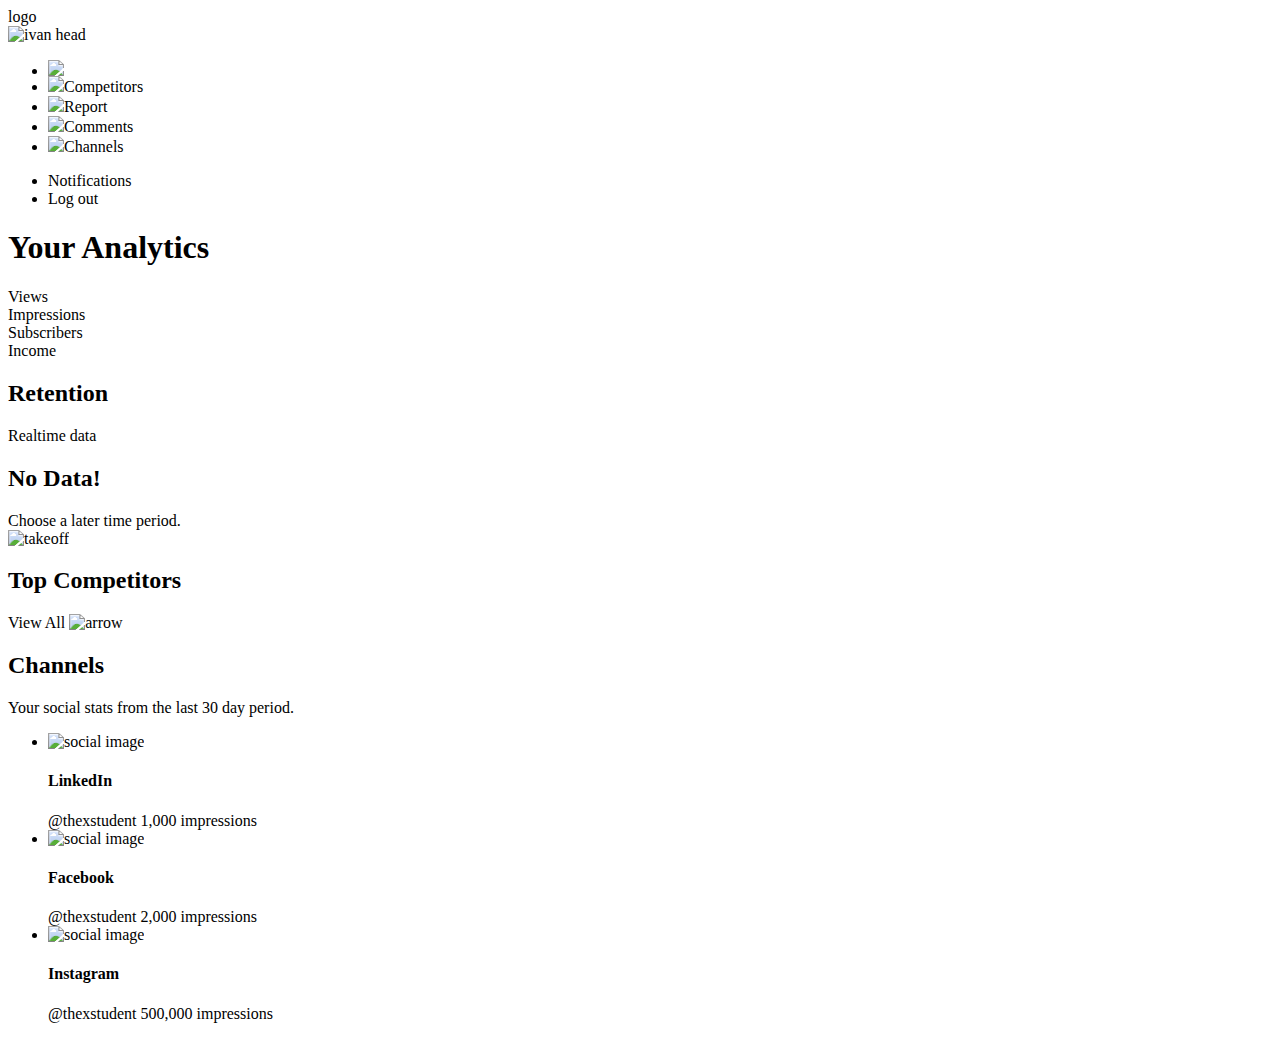
==== Analytics/index.html @ 7b842996 "seven" ====
<html lang="en">
  <head>
    <meta charset="UTF-8" />
    <meta name="viewport" content="width=device-width, initial-scale=1.0" />
    <title>Analytics</title>
  </head>
  <body>
    <div class="mainBody">
      <section class="navigation">
        <div class="container">
          <div class="logo">logo</div>
          <div class="topNav">
            <div class="profilepic">
              <img src="" alt="ivan head" />
            </div>
            <div class="profileDetails"></div>
          </div>
          <div class="middleNav">
            <ul>
              <li>
                <span><img src="#" /></span>
                <div class=""></div>
              </li>
              <li>
                <span><img src="#" />Competitors</span>
                <div class=""></div>
              </li>
              <li>
                <span><img src="#" />Report</span>
                <div class=""></div>
              </li>
              <li>
                <span><img src="#" />Comments</span>
                <div class=""></div>
              </li>
              <li>
                <span><img src="#" />Channels</span>
                <div class=""></div>
              </li>
            </ul>
          </div>
          <div class="bottomNav">
            <ul>
              <li><span>Notifications</span></li>
              <li><span>Log out</span></li>
            </ul>
          </div>
        </div>
      </section>

      <section class="dashboard">
        <div class="container">
          <div class="titleBlock">
            <h1>Your Analytics</h1>
          </div>

          <div class="statBlock">
            <div class="block">Views</div>
            <div class="block">Impressions</div>
            <div class="block">Subscribers</div>
            <div class="block">Income</div>
          </div>

          <div class="extraDataBlock">
            <section class="retention">
                <div class="head">
                    <h2>Retention</h1>
                    <span>Realtime data</span>
                    <div class="timeperiod"></div>
                </div>
                <div class="megan">
                    <div class="left">
                        <h2>No Data!</h2>
                        <span>Choose a later time period.</span>
                    </div>
                    <div class="right">
                        <img src="" alt="takeoff">
                    </div>
                </div>
            </section>
            <section class="Competitors">
                <h2>Top Competitors</h2>
                <span class="hollow">View All <img src="" alt="arrow"></span>
            </section>
          </div>

          <div class="socialStatsBlock">
            <div class="doubleC">
                <h2>Channels</h2>
                <span>Your social stats from the last 30 day period.</span>
            </div>
            <div class="themstats">
                <ul>
                    <li>
                        <div class="card">
                            <img src="" alt="social image">
                            <h4>LinkedIn</h4>
                            <span class="hollow">@thexstudent</span>
                            <span class="figure">1,000</span>
                            <span class="tiny">impressions</span>
                        </div>
                    </li>
                    <li>
                        <div class="card">
                            <img src="" alt="social image">
                            <h4>Facebook</h4>
                            <span class="hollow">@thexstudent</span>
                            <span class="figure">2,000</span>
                            <span class="tiny">impressions</span>
                        </div>
                    </li>                    <li>
                        <div class="card">
                            <img src="" alt="social image">
                            <h4>Instagram</h4>
                            <span class="hollow">@thexstudent</span>
                            <span class="figure">500,000</span>
                            <span class="tiny">impressions</span>
                        </div>
                    </li>
                </ul>
            </div>
          </div>
        </div>
      </section>
    </div>
  </body>
</html>
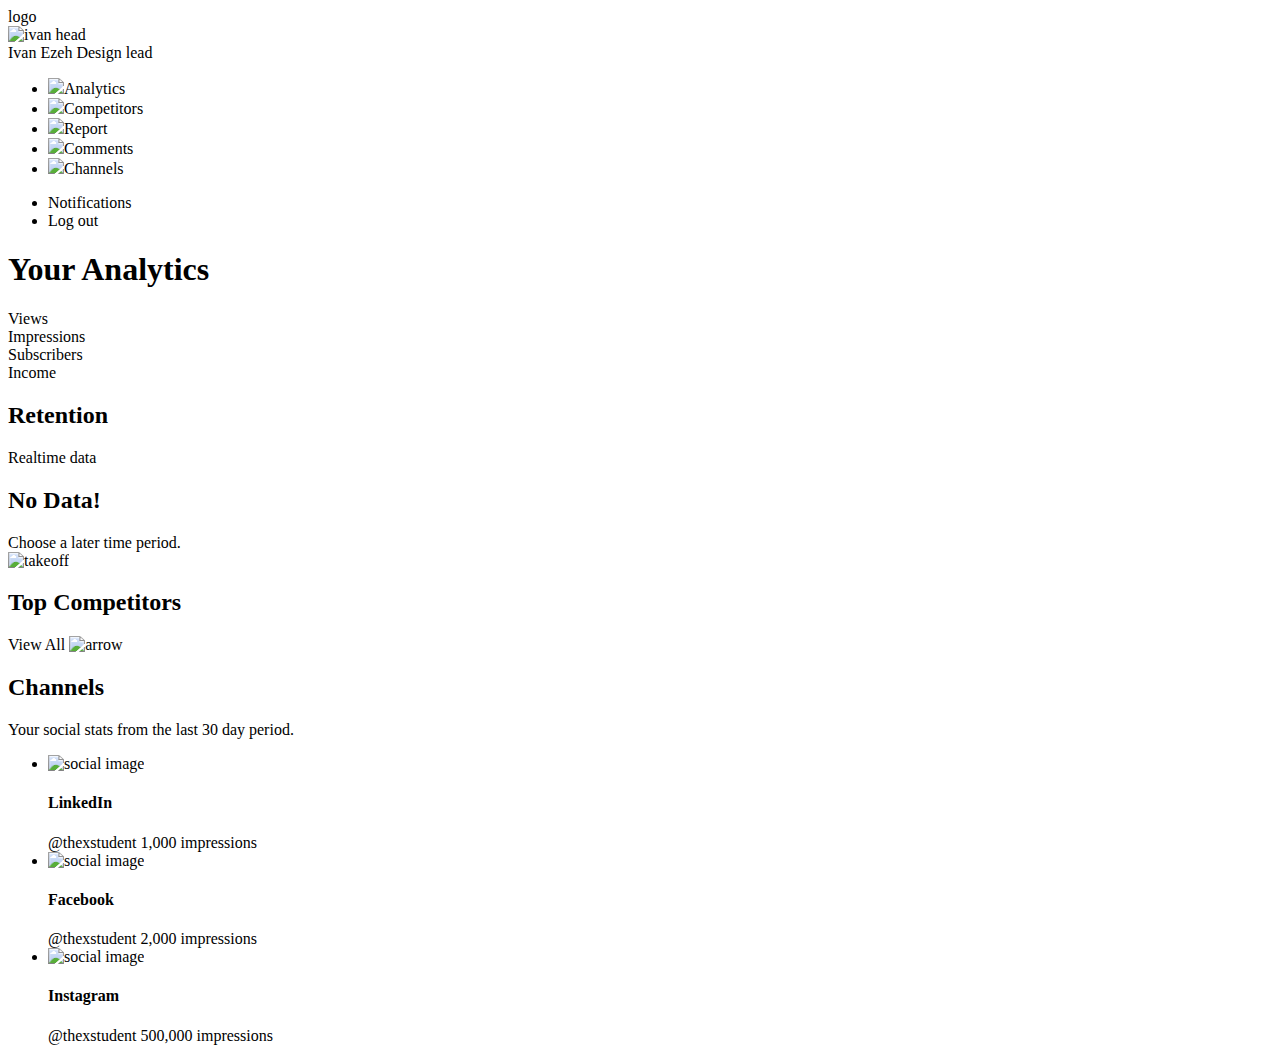
==== commit a08186d3: "1" ====
--- a/Analytics/index.html
+++ b/Analytics/index.html
@@ -3,6 +3,7 @@
     <meta charset="UTF-8" />
     <meta name="viewport" content="width=device-width, initial-scale=1.0" />
     <title>Analytics</title>
+    <link rel="stylesheet" href="stylish/index.css">
   </head>
   <body>
     <div class="mainBody">
@@ -11,14 +12,18 @@
           <div class="logo">logo</div>
           <div class="topNav">
             <div class="profilepic">
-              <img src="" alt="ivan head" />
+              <img class="ivanface" src="./resources/img/Ivan Face.jpeg" alt="ivan head" />
             </div>
-            <div class="profileDetails"></div>
+            <div class="profileDetails">
+              <span class="Name">Ivan Ezeh</span>
+              <span class="Role">Design lead</span>
+
+            </div>
           </div>
           <div class="middleNav">
             <ul>
               <li>
-                <span><img src="#" /></span>
+                <span><img src="#" />Analytics</span>
                 <div class=""></div>
               </li>
               <li>
@@ -41,8 +46,8 @@
           </div>
           <div class="bottomNav">
             <ul>
-              <li><span>Notifications</span></li>
-              <li><span>Log out</span></li>
+              <li><span><img src=""/>Notifications</span></li>
+              <li><span><img src=""/>Log out</span></li>
             </ul>
           </div>
         </div>
--- a/Analytics/stylish/index.css
+++ b/Analytics/stylish/index.css
@@ -0,0 +1 @@
+/*# sourceMappingURL=index.css.map */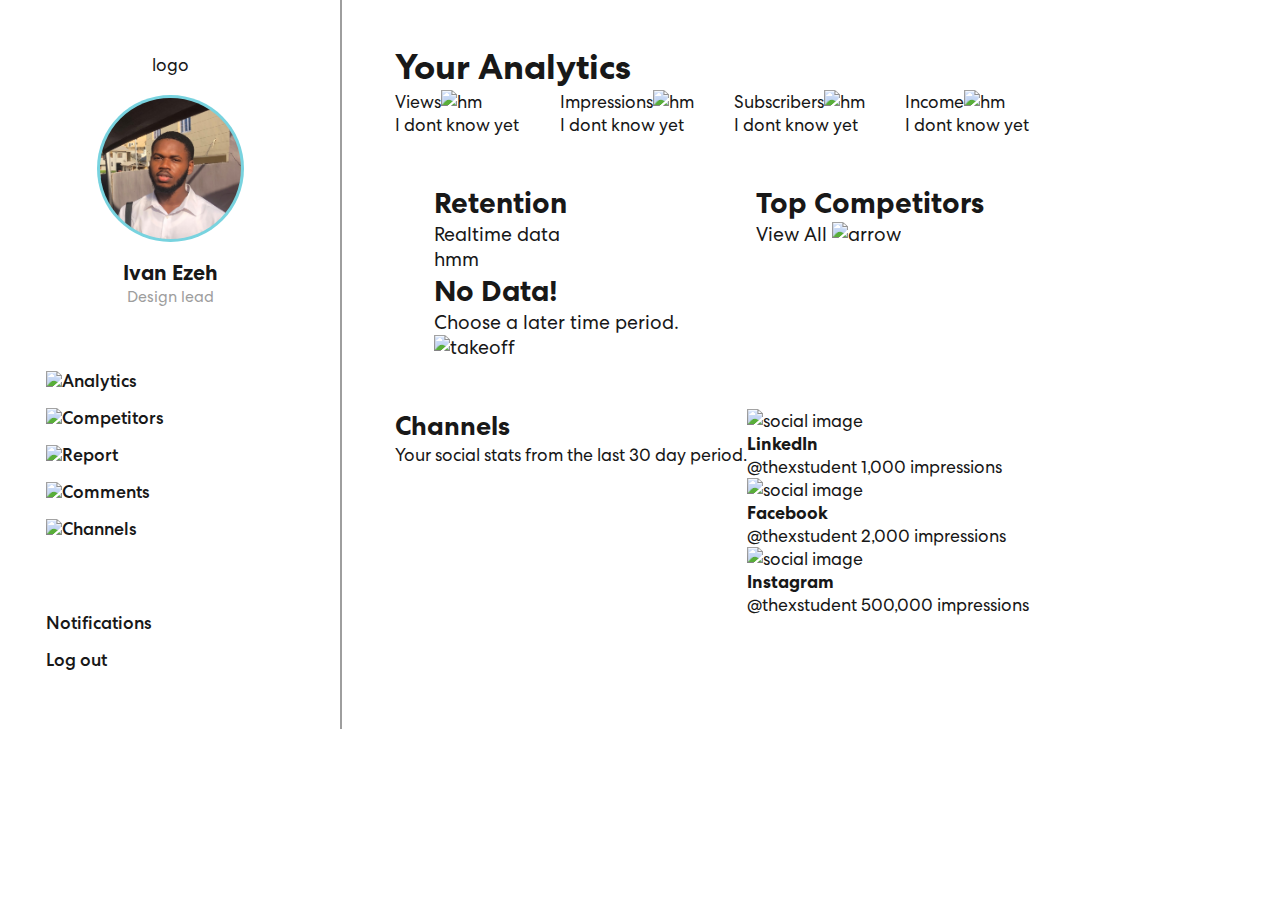
==== commit 9ef949b8: "1" ====
--- a/Analytics/index.html
+++ b/Analytics/index.html
@@ -3,7 +3,7 @@
     <meta charset="UTF-8" />
     <meta name="viewport" content="width=device-width, initial-scale=1.0" />
     <title>Analytics</title>
-    <link rel="stylesheet" href="stylish/index.css">
+    <link rel="stylesheet" href="stylish/index.css" />
   </head>
   <body>
     <div class="mainBody">
@@ -12,12 +12,15 @@
           <div class="logo">logo</div>
           <div class="topNav">
             <div class="profilepic">
-              <img class="ivanface" src="./resources/img/Ivan Face.jpeg" alt="ivan head" />
+              <img
+                class="ivanface"
+                src="./resources/img/Ivan Face.jpeg"
+                alt="ivan head"
+              />
             </div>
             <div class="profileDetails">
               <span class="Name">Ivan Ezeh</span>
               <span class="Role">Design lead</span>
-
             </div>
           </div>
           <div class="middleNav">
@@ -46,8 +49,12 @@
           </div>
           <div class="bottomNav">
             <ul>
-              <li><span><img src=""/>Notifications</span></li>
-              <li><span><img src=""/>Log out</span></li>
+              <li>
+                <span><img src="" />Notifications</span>
+              </li>
+              <li>
+                <span><img src="" />Log out</span>
+              </li>
             </ul>
           </div>
         </div>
@@ -58,71 +65,86 @@
           <div class="titleBlock">
             <h1>Your Analytics</h1>
           </div>
-
-          <div class="statBlock">
-            <div class="block">Views</div>
-            <div class="block">Impressions</div>
-            <div class="block">Subscribers</div>
-            <div class="block">Income</div>
-          </div>
-
-          <div class="extraDataBlock">
-            <section class="retention">
+          
+          <div class="contain">
+            <div class="statBlock">
+              <div class="block">
+                <div class="ho"><span>Views</span><img src="" alt="hm"/></div>
+                <div class="hm">I dont know yet</div>
+              </div>
+              <div class="block">
+                <div class="ho"><span>Impressions</span><img src="" alt="hm"/></div>
+                <div class="hm">I dont know yet</div>
+              </div>
+              <div class="block">
+                <div class="ho"><span>Subscribers</span><img src="" alt="hm"/></div>
+                <div class="hm">I dont know yet</div>
+              </div>
+              <div class="block">
+                <div class="ho"><span>Income</span><img src="" alt="hm"/></div>
+                <div class="hm">I dont know yet</div>
+              </div>
+            </div>
+  
+            <div class="extraDataBlock">
+              <section class="retention">
                 <div class="head">
-                    <h2>Retention</h1>
-                    <span>Realtime data</span>
-                    <div class="timeperiod"></div>
+                  <h2>Retention</h2>
+                  <span>Realtime data</span>
+                  <div class="timeperiod">hmm</div>
                 </div>
                 <div class="megan">
-                    <div class="left">
-                        <h2>No Data!</h2>
-                        <span>Choose a later time period.</span>
-                    </div>
-                    <div class="right">
-                        <img src="" alt="takeoff">
-                    </div>
+                  <div class="left">
+                    <h2>No Data!</h2>
+                    <span>Choose a later time period.</span>
+                  </div>
+                  <div class="right">
+                    <img src="" alt="takeoff" />
+                  </div>
                 </div>
-            </section>
-            <section class="Competitors">
-                <h2>Top Competitors</h2>
-                <span class="hollow">View All <img src="" alt="arrow"></span>
-            </section>
-          </div>
-
-          <div class="socialStatsBlock">
-            <div class="doubleC">
+              </section>
+              <section class="Competitors">
+                <h2 class="Top">Top Competitors</h2>
+                <span class="hollow">View All <img src="" alt="arrow" /></span>
+              </section>
+            </div>
+  
+            <div class="socialStatsBlock">
+              <div class="doubleC">
                 <h2>Channels</h2>
                 <span>Your social stats from the last 30 day period.</span>
-            </div>
-            <div class="themstats">
+              </div>
+              <div class="themstats">
                 <ul>
-                    <li>
-                        <div class="card">
-                            <img src="" alt="social image">
-                            <h4>LinkedIn</h4>
-                            <span class="hollow">@thexstudent</span>
-                            <span class="figure">1,000</span>
-                            <span class="tiny">impressions</span>
-                        </div>
-                    </li>
-                    <li>
-                        <div class="card">
-                            <img src="" alt="social image">
-                            <h4>Facebook</h4>
-                            <span class="hollow">@thexstudent</span>
-                            <span class="figure">2,000</span>
-                            <span class="tiny">impressions</span>
-                        </div>
-                    </li>                    <li>
-                        <div class="card">
-                            <img src="" alt="social image">
-                            <h4>Instagram</h4>
-                            <span class="hollow">@thexstudent</span>
-                            <span class="figure">500,000</span>
-                            <span class="tiny">impressions</span>
-                        </div>
-                    </li>
+                  <li>
+                    <div class="card">
+                      <img src="" alt="social image" />
+                      <h4>LinkedIn</h4>
+                      <span class="hollow">@thexstudent</span>
+                      <span class="figure">1,000</span>
+                      <span class="tiny">impressions</span>
+                    </div>
+                  </li>
+                  <li>
+                    <div class="card">
+                      <img src="" alt="social image" />
+                      <h4>Facebook</h4>
+                      <span class="hollow">@thexstudent</span>
+                      <span class="figure">2,000</span>
+                      <span class="tiny">impressions</span>
+                    </div>
+                  </li>
+                  <li>
+                    <div class="card">
+                      <img src="" alt="social image" />
+                      <h4>Instagram</h4>
+                      <span class="hollow">@thexstudent</span>
+                      <span class="figure">500,000</span>
+                      <span class="tiny">impressions</span>
+                    </div>
+                  </li>
                 </ul>
+              </div>
             </div>
           </div>
         </div>
--- a/Analytics/stylish/index.css
+++ b/Analytics/stylish/index.css
@@ -1 +1,102 @@
-/*# sourceMappingURL=index.css.map */+@font-face {
+  font-family: Centra;
+  src: url("../resources/font/CentraNo2-Bold.ttf");
+  font-weight: 700;
+}
+@font-face {
+  font-family: Centra;
+  src: url("../resources/font/CentraNo2-Medium.ttf");
+  font-weight: 500;
+}
+@font-face {
+  font-family: Centra;
+  src: url("../resources/font/CentraNo2-Book.ttf");
+  font-weight: 400;
+}
+* {
+  font-family: "Centra", sans-serif !important;
+  padding: 0;
+  margin: 0;
+  font-family: Arial, Helvetica, sans-serif;
+  z-index: 0;
+  text-decoration: none;
+  list-style: none;
+  color: #181818;
+}
+
+.mainBody {
+  display: flex;
+}
+
+section {
+  padding: 2.5em 2em;
+  font-size: 1.1em;
+}
+
+.navigation {
+  border-right: solid 2px #9e9e9e;
+  padding-left: 0;
+  padding-right: 0;
+}
+.navigation .container {
+  text-align: left;
+}
+.navigation .container .topNav, .navigation .container .logo {
+  text-align: center;
+  padding: 0.5em 5.5em;
+}
+.navigation .container .topNav {
+  margin: 2em 0;
+  margin-top: 1.5;
+}
+.navigation .container .topNav .profilepic {
+  margin-bottom: 1em;
+  padding: 3px;
+  background-color: rgb(120, 211, 223);
+  border-radius: 50%;
+}
+.navigation .container .topNav .profilepic .ivanface {
+  width: 8em;
+  border-radius: 50%;
+}
+.navigation .container .topNav .profileDetails span {
+  display: block;
+}
+.navigation .container .topNav .profileDetails .Name {
+  font-weight: 700;
+  font-size: 1.2em;
+}
+.navigation .container .topNav .profileDetails .Role {
+  color: #9e9e9e;
+  font-size: 0.9em;
+}
+.navigation .container .middleNav {
+  font-weight: 500;
+  margin-top: 3em;
+  padding-left: 2.6em;
+  margin-bottom: 4em;
+}
+.navigation .container .middleNav ul li {
+  margin: 0.8em 0;
+}
+.navigation .container .bottomNav {
+  font-weight: 500;
+  padding-left: 2.6em;
+}
+.navigation .container .bottomNav ul li {
+  margin: 0.8em 0;
+}
+
+.dashboard .container {
+  padding: 0 1em;
+}
+.dashboard .container .statBlock {
+  display: flex;
+  justify-content: space-between;
+}
+.dashboard .container .extraDataBlock {
+  display: flex;
+}
+.dashboard .container .socialStatsBlock {
+  display: flex;
+}/*# sourceMappingURL=index.css.map */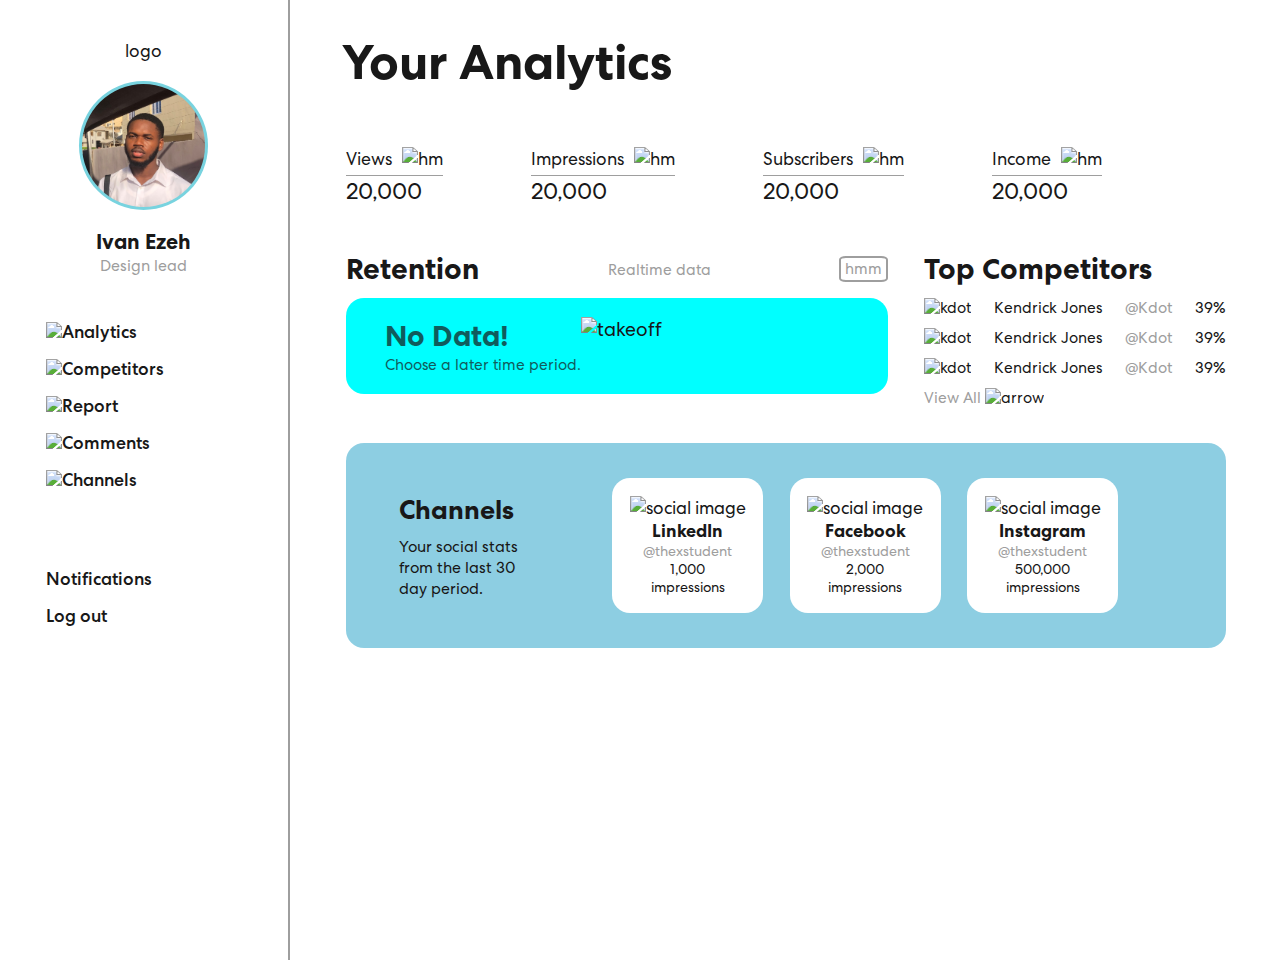
==== commit 136eed89: "poop" ====
--- a/Analytics/index.html
+++ b/Analytics/index.html
@@ -70,19 +70,19 @@
             <div class="statBlock">
               <div class="block">
                 <div class="ho"><span>Views</span><img src="" alt="hm"/></div>
-                <div class="hm">I dont know yet</div>
+                <div class="hm">20,000</div>
               </div>
               <div class="block">
                 <div class="ho"><span>Impressions</span><img src="" alt="hm"/></div>
-                <div class="hm">I dont know yet</div>
+                <div class="hm">20,000</div>
               </div>
               <div class="block">
                 <div class="ho"><span>Subscribers</span><img src="" alt="hm"/></div>
-                <div class="hm">I dont know yet</div>
+                <div class="hm">20,000</div>
               </div>
               <div class="block">
                 <div class="ho"><span>Income</span><img src="" alt="hm"/></div>
-                <div class="hm">I dont know yet</div>
+                <div class="hm">20,000</div>
               </div>
             </div>
   
@@ -105,7 +105,27 @@
               </section>
               <section class="Competitors">
                 <h2 class="Top">Top Competitors</h2>
-                <span class="hollow">View All <img src="" alt="arrow" /></span>
+                <ul class="competi">
+                  <li>
+                    <img src="" alt="kdot">
+                    <span class="bold">Kendrick Jones</span>
+                    <span class="hollow">@Kdot</span>
+                    <span class="bold">39%</span>                  
+                  </li>
+                  <li>
+                    <img src="" alt="kdot">
+                    <span class="bold">Kendrick Jones</span>
+                    <span class="hollow">@Kdot</span>
+                    <span class="bold">39%</span>                  
+                  </li>
+                  <li>
+                    <img src="" alt="kdot">
+                    <span class="bold">Kendrick Jones</span>
+                    <span class="hollow">@Kdot</span>
+                    <span class="bold">39%</span>                  
+                  </li>
+                </ul>
+                <span class="hollo hollow" >View All <img src="" alt="arrow" /></span>
               </section>
             </div>
   
--- a/Analytics/stylish/index.css
+++ b/Analytics/stylish/index.css
@@ -24,16 +24,23 @@
   color: #181818;
 }
 
+body {
+  height: 100%;
+}
+
 .mainBody {
   display: flex;
+  height: 100%;
+  width: 100%;
 }
 
 section {
-  padding: 2.5em 2em;
+  padding: 1.7em 2em;
   font-size: 1.1em;
 }
 
 .navigation {
+  height: 100%;
   border-right: solid 2px #9e9e9e;
   padding-left: 0;
   padding-right: 0;
@@ -41,9 +48,10 @@
 .navigation .container {
   text-align: left;
 }
-.navigation .container .topNav, .navigation .container .logo {
+.navigation .container .topNav,
+.navigation .container .logo {
   text-align: center;
-  padding: 0.5em 5.5em;
+  padding: 0.5em 4.5em;
 }
 .navigation .container .topNav {
   margin: 2em 0;
@@ -56,7 +64,7 @@
   border-radius: 50%;
 }
 .navigation .container .topNav .profilepic .ivanface {
-  width: 8em;
+  width: 7em;
   border-radius: 50%;
 }
 .navigation .container .topNav .profileDetails span {
@@ -71,10 +79,11 @@
   font-size: 0.9em;
 }
 .navigation .container .middleNav {
+  font-size: 1em;
   font-weight: 500;
-  margin-top: 3em;
+  margin-top: 2em;
   padding-left: 2.6em;
-  margin-bottom: 4em;
+  margin-bottom: 4.3em;
 }
 .navigation .container .middleNav ul li {
   margin: 0.8em 0;
@@ -87,16 +96,138 @@
   margin: 0.8em 0;
 }
 
+.dashboard h2 {
+  font-size: 1.5em;
+}
+.dashboard span {
+  font-size: 1em;
+}
 .dashboard .container {
   padding: 0 1em;
 }
-.dashboard .container .statBlock {
+.dashboard .container .titleBlock {
+  font-size: 1.4em;
+}
+.dashboard .container .contain {
+  padding-left: 4px;
+}
+.dashboard .container .contain section {
+  padding: 0;
+}
+.dashboard .container .contain .statBlock {
+  margin-top: 3em;
+  display: flex;
+  gap: 5em;
+}
+.dashboard .container .contain .statBlock .block .hm {
+  font-size: 1.3em;
+  height: -moz-fit-content;
+  height: fit-content;
+}
+.dashboard .container .contain .statBlock .block .ho {
   display: flex;
   justify-content: space-between;
-}
-.dashboard .container .extraDataBlock {
-  display: flex;
-}
-.dashboard .container .socialStatsBlock {
-  display: flex;
+  border-bottom: solid 1.2px #9e9e9e;
+  padding-bottom: 5px;
+  gap: 10px;
+}
+.dashboard .container .contain .extraDataBlock {
+  gap: 2em;
+  display: flex;
+  margin-top: 2.5em;
+}
+.dashboard .container .contain .extraDataBlock .retention {
+  width: -moz-fit-content;
+  width: fit-content;
+}
+.dashboard .container .contain .extraDataBlock .retention .head {
+  width: 100%;
+  display: flex;
+  justify-content: space-between;
+  align-items: baseline;
+  gap: 2em;
+}
+.dashboard .container .contain .extraDataBlock .retention .head span {
+  margin-top: 3px;
+  font-size: 0.8em;
+  color: #9e9e9e;
+  align-self: center;
+}
+.dashboard .container .contain .extraDataBlock .retention .head .timeperiod {
+  align-self: center;
+  padding: 1px 4px;
+  border-radius: 14%;
+  font-size: 0.8em;
+  color: #9e9e9e;
+  border: solid 2px #9e9e9e;
+}
+.dashboard .container .contain .extraDataBlock .retention .megan {
+  margin-top: 10px;
+  padding: 1em 2em;
+  display: flex;
+  width: 24em;
+  background-color: aqua;
+  border-radius: 18px;
+  gap: 0;
+}
+.dashboard .container .contain .extraDataBlock .retention .megan .left {
+  opacity: 0.7;
+}
+.dashboard .container .contain .extraDataBlock .retention .megan span {
+  font-size: 0.8em;
+}
+.dashboard .container .contain .extraDataBlock .Competitors .competi {
+  display: flex;
+  flex-direction: column;
+  margin: 10px 0;
+  gap: 10px;
+}
+.dashboard .container .contain .extraDataBlock .Competitors .competi li {
+  font-size: 0.8em;
+  display: flex;
+  gap: 1.5em;
+}
+.dashboard .container .contain .extraDataBlock .Competitors .hollo {
+  font-size: 0.8em;
+}
+.dashboard .container .contain .socialStatsBlock {
+  display: flex;
+  margin-top: 2em;
+  background: rgb(141, 206, 226);
+  border-radius: 18px;
+  padding: 2em 2em;
+  align-items: center;
+  gap: 5em;
+}
+.dashboard .container .contain .socialStatsBlock .doubleC {
+  margin-left: 1em;
+  max-width: -moz-min-content;
+  max-width: min-content;
+  display: flex;
+  flex-direction: column;
+  gap: 0.5em;
+}
+.dashboard .container .contain .socialStatsBlock .doubleC h2 {
+  margin-right: 10px;
+}
+.dashboard .container .contain .socialStatsBlock .doubleC span {
+  font-size: 0.9em;
+}
+.dashboard .container .contain .socialStatsBlock .themstats ul {
+  display: flex;
+  gap: 1.5em;
+}
+.dashboard .container .contain .socialStatsBlock .themstats ul li {
+  background: white;
+  border-radius: 18px;
+  text-align: center;
+  padding: 1em 1em;
+}
+.dashboard .container .contain .socialStatsBlock .themstats ul li span {
+  font-size: 0.8em;
+  display: block;
+}
+
+.hollow {
+  color: #9e9e9e;
 }/*# sourceMappingURL=index.css.map */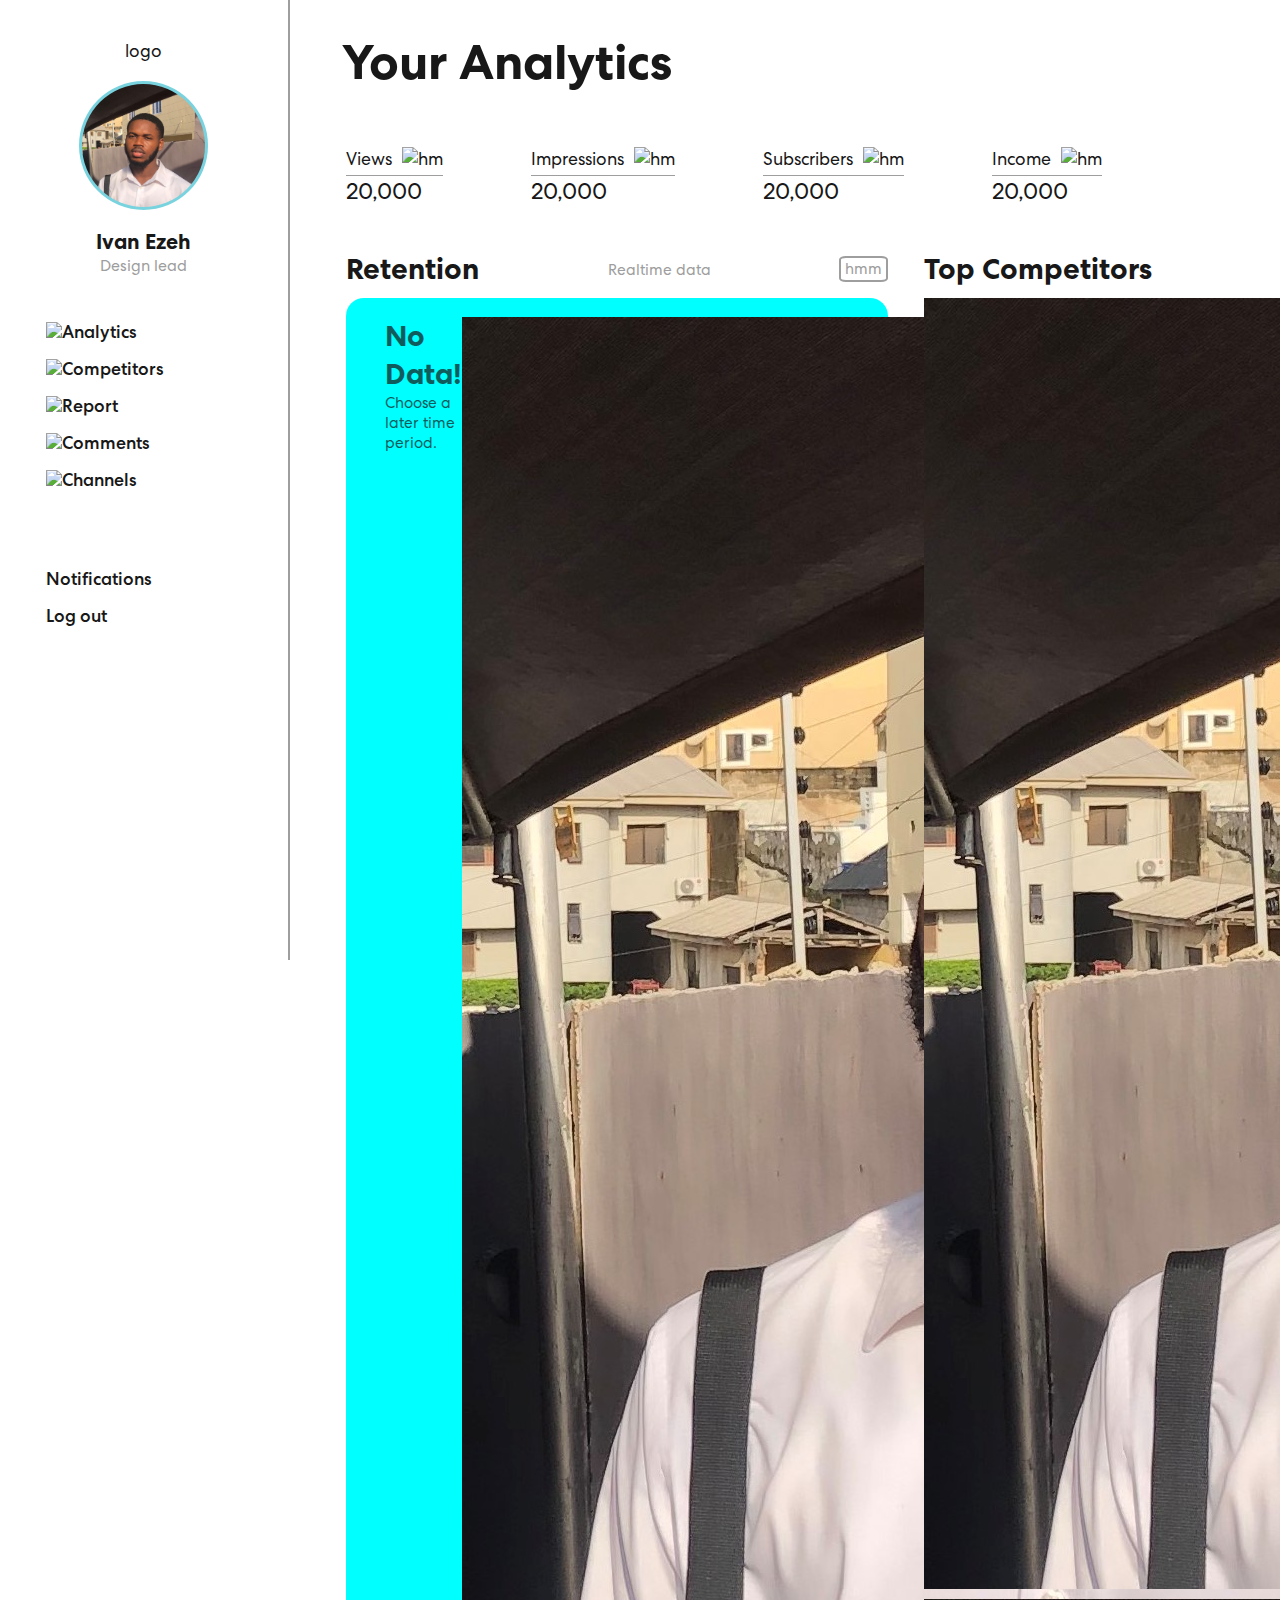
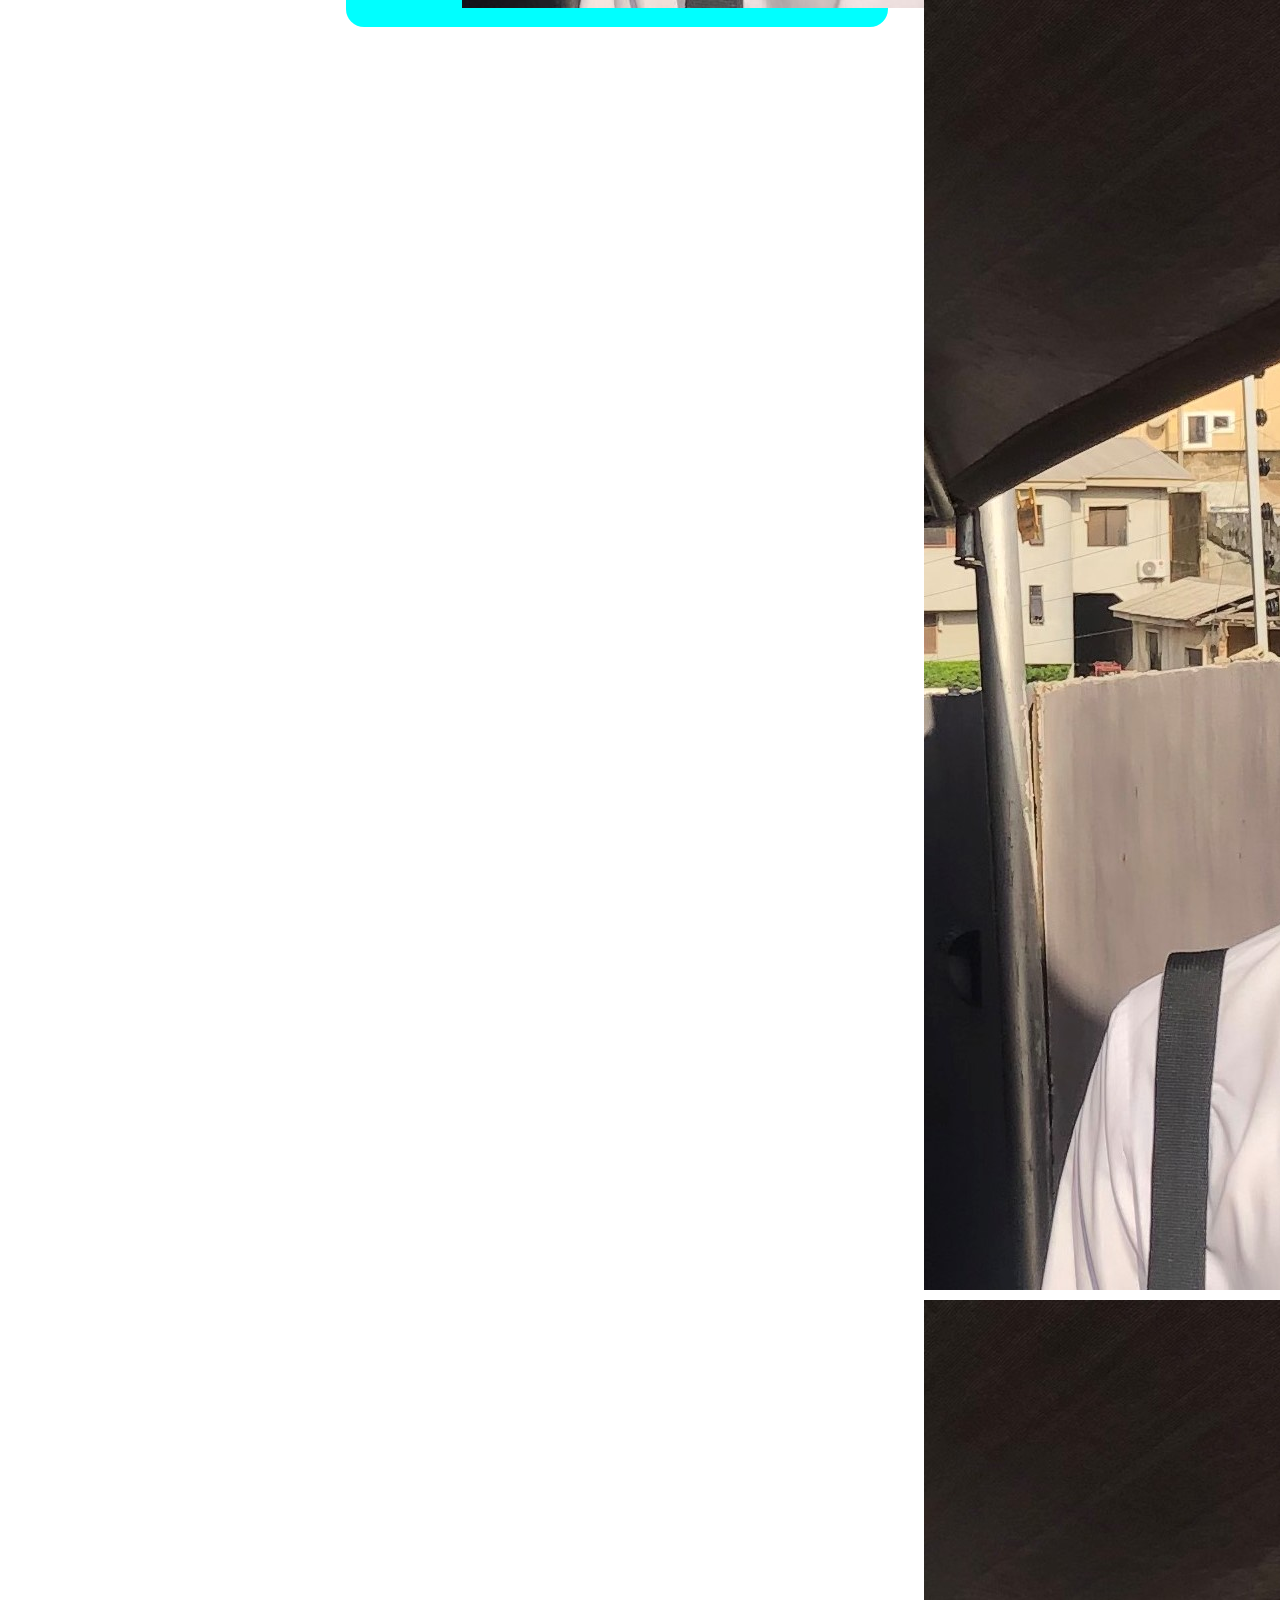
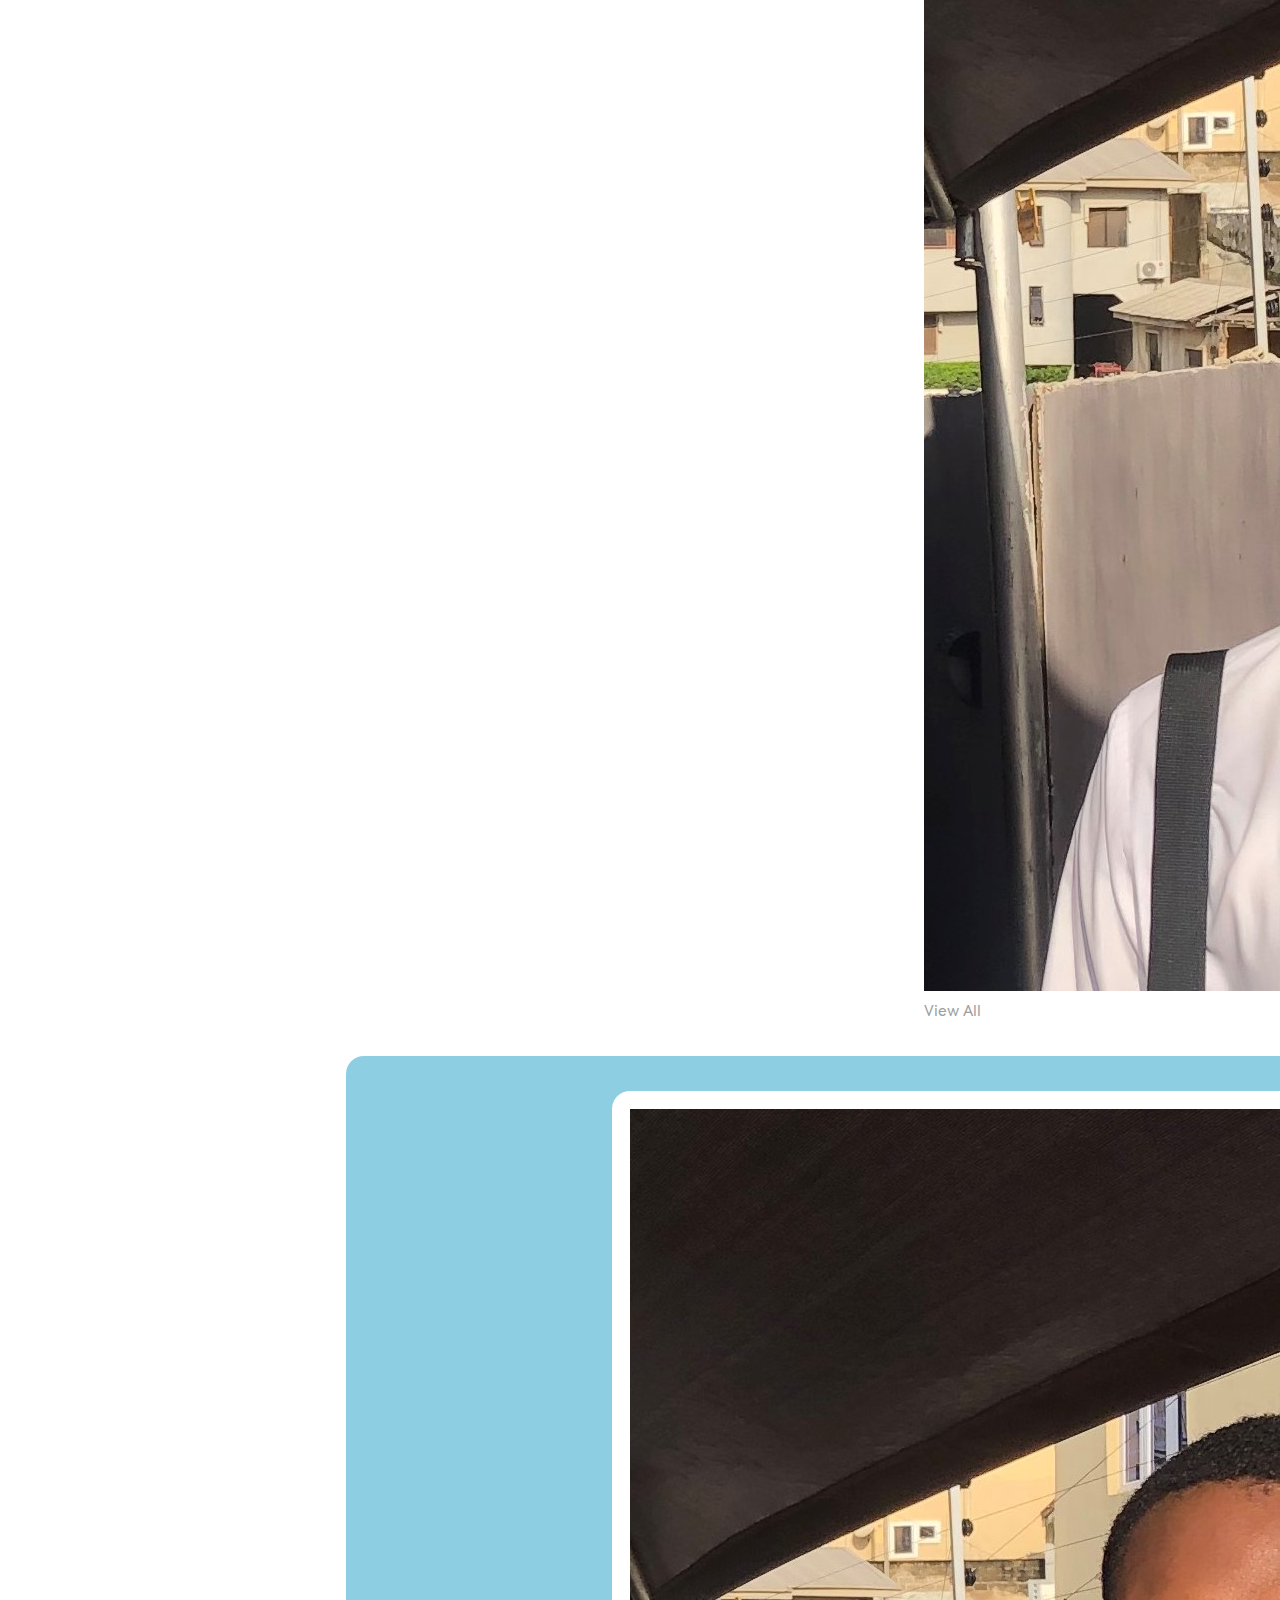
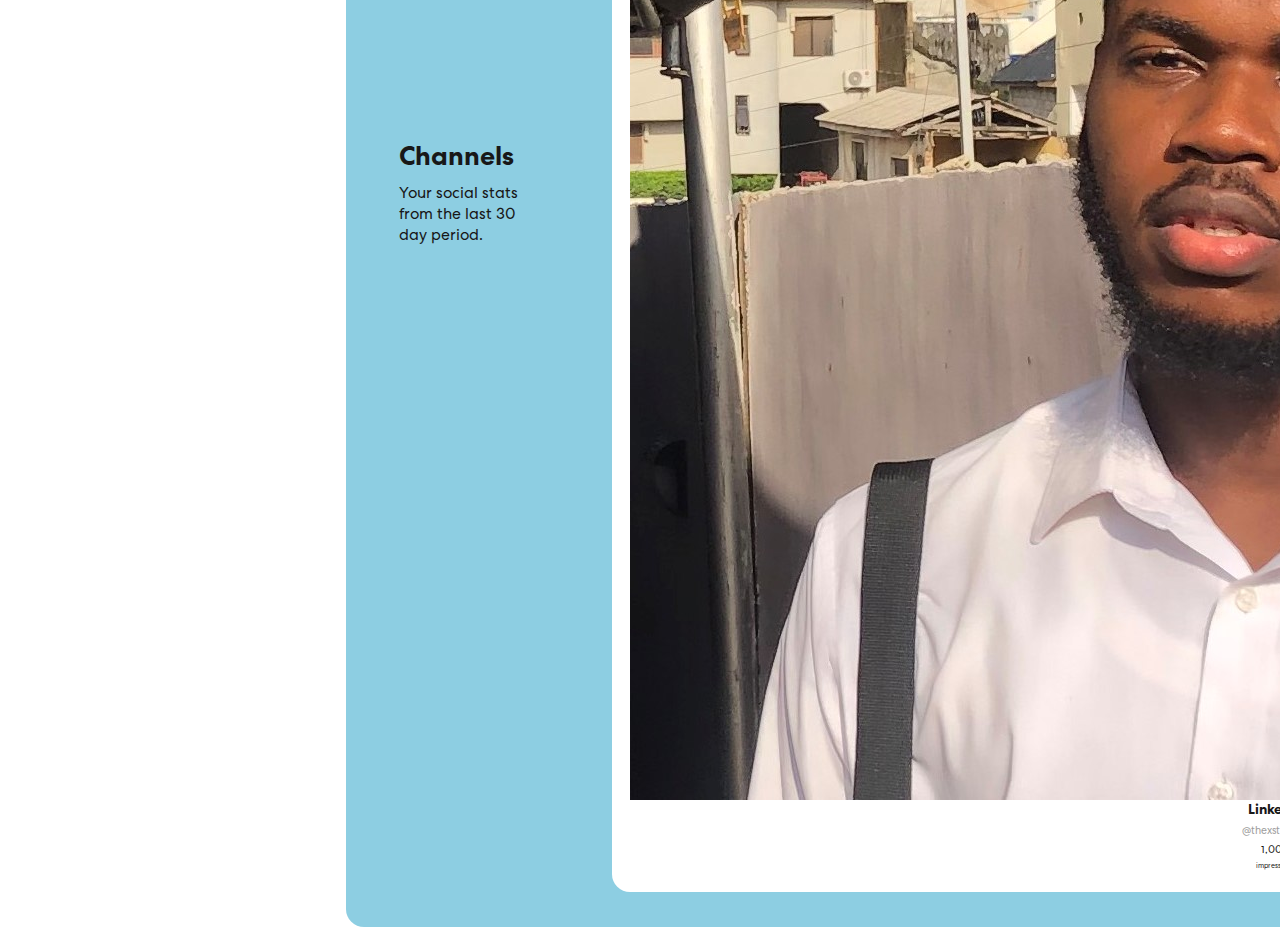
==== commit d9f35b05: "po" ====
--- a/Analytics/index.html
+++ b/Analytics/index.html
@@ -99,7 +99,7 @@
                     <span>Choose a later time period.</span>
                   </div>
                   <div class="right">
-                    <img src="" alt="takeoff" />
+                    <img src="./resources/img/Ivan Face.jpeg" alt="takeoff" />
                   </div>
                 </div>
               </section>
@@ -107,25 +107,25 @@
                 <h2 class="Top">Top Competitors</h2>
                 <ul class="competi">
                   <li>
-                    <img src="" alt="kdot">
+                    <img  class="picpic" src="./resources/img/Ivan Face.jpeg" alt="kdot">
                     <span class="bold">Kendrick Jones</span>
                     <span class="hollow">@Kdot</span>
                     <span class="bold">39%</span>                  
                   </li>
                   <li>
-                    <img src="" alt="kdot">
+                    <img class="picpic" src="./resources/img/Ivan Face.jpeg" alt="kdot">
                     <span class="bold">Kendrick Jones</span>
                     <span class="hollow">@Kdot</span>
                     <span class="bold">39%</span>                  
                   </li>
                   <li>
-                    <img src="" alt="kdot">
+                    <img class="picpic" src="./resources/img/Ivan Face.jpeg" alt="kdot">
                     <span class="bold">Kendrick Jones</span>
                     <span class="hollow">@Kdot</span>
                     <span class="bold">39%</span>                  
                   </li>
                 </ul>
-                <span class="hollo hollow" >View All <img src="" alt="arrow" /></span>
+                <span class="hollo hollow" >View All</span>
               </section>
             </div>
   
@@ -138,7 +138,7 @@
                 <ul>
                   <li>
                     <div class="card">
-                      <img src="" alt="social image" />
+                      <img src="./resources/img/Ivan Face.jpeg" alt="social image" />
                       <h4>LinkedIn</h4>
                       <span class="hollow">@thexstudent</span>
                       <span class="figure">1,000</span>
@@ -147,7 +147,7 @@
                   </li>
                   <li>
                     <div class="card">
-                      <img src="" alt="social image" />
+                      <img src="./resources/img/Ivan Face.jpeg" alt="social image" />
                       <h4>Facebook</h4>
                       <span class="hollow">@thexstudent</span>
                       <span class="figure">2,000</span>
@@ -156,7 +156,7 @@
                   </li>
                   <li>
                     <div class="card">
-                      <img src="" alt="social image" />
+                      <img src="./resources/img/Ivan Face.jpeg" alt="social image" />
                       <h4>Instagram</h4>
                       <span class="hollow">@thexstudent</span>
                       <span class="figure">500,000</span>
--- a/Analytics/stylish/index.css
+++ b/Analytics/stylish/index.css
@@ -223,10 +223,17 @@
   text-align: center;
   padding: 1em 1em;
 }
+.dashboard .container .contain .socialStatsBlock .themstats ul li h4 {
+  font-size: 0.8em;
+}
 .dashboard .container .contain .socialStatsBlock .themstats ul li span {
-  font-size: 0.8em;
+  margin: 5px 0;
+  font-size: 0.6em;
   display: block;
 }
+.dashboard .container .contain .socialStatsBlock .themstats ul li .tiny {
+  font-size: 0.4em;
+}
 
 .hollow {
   color: #9e9e9e;
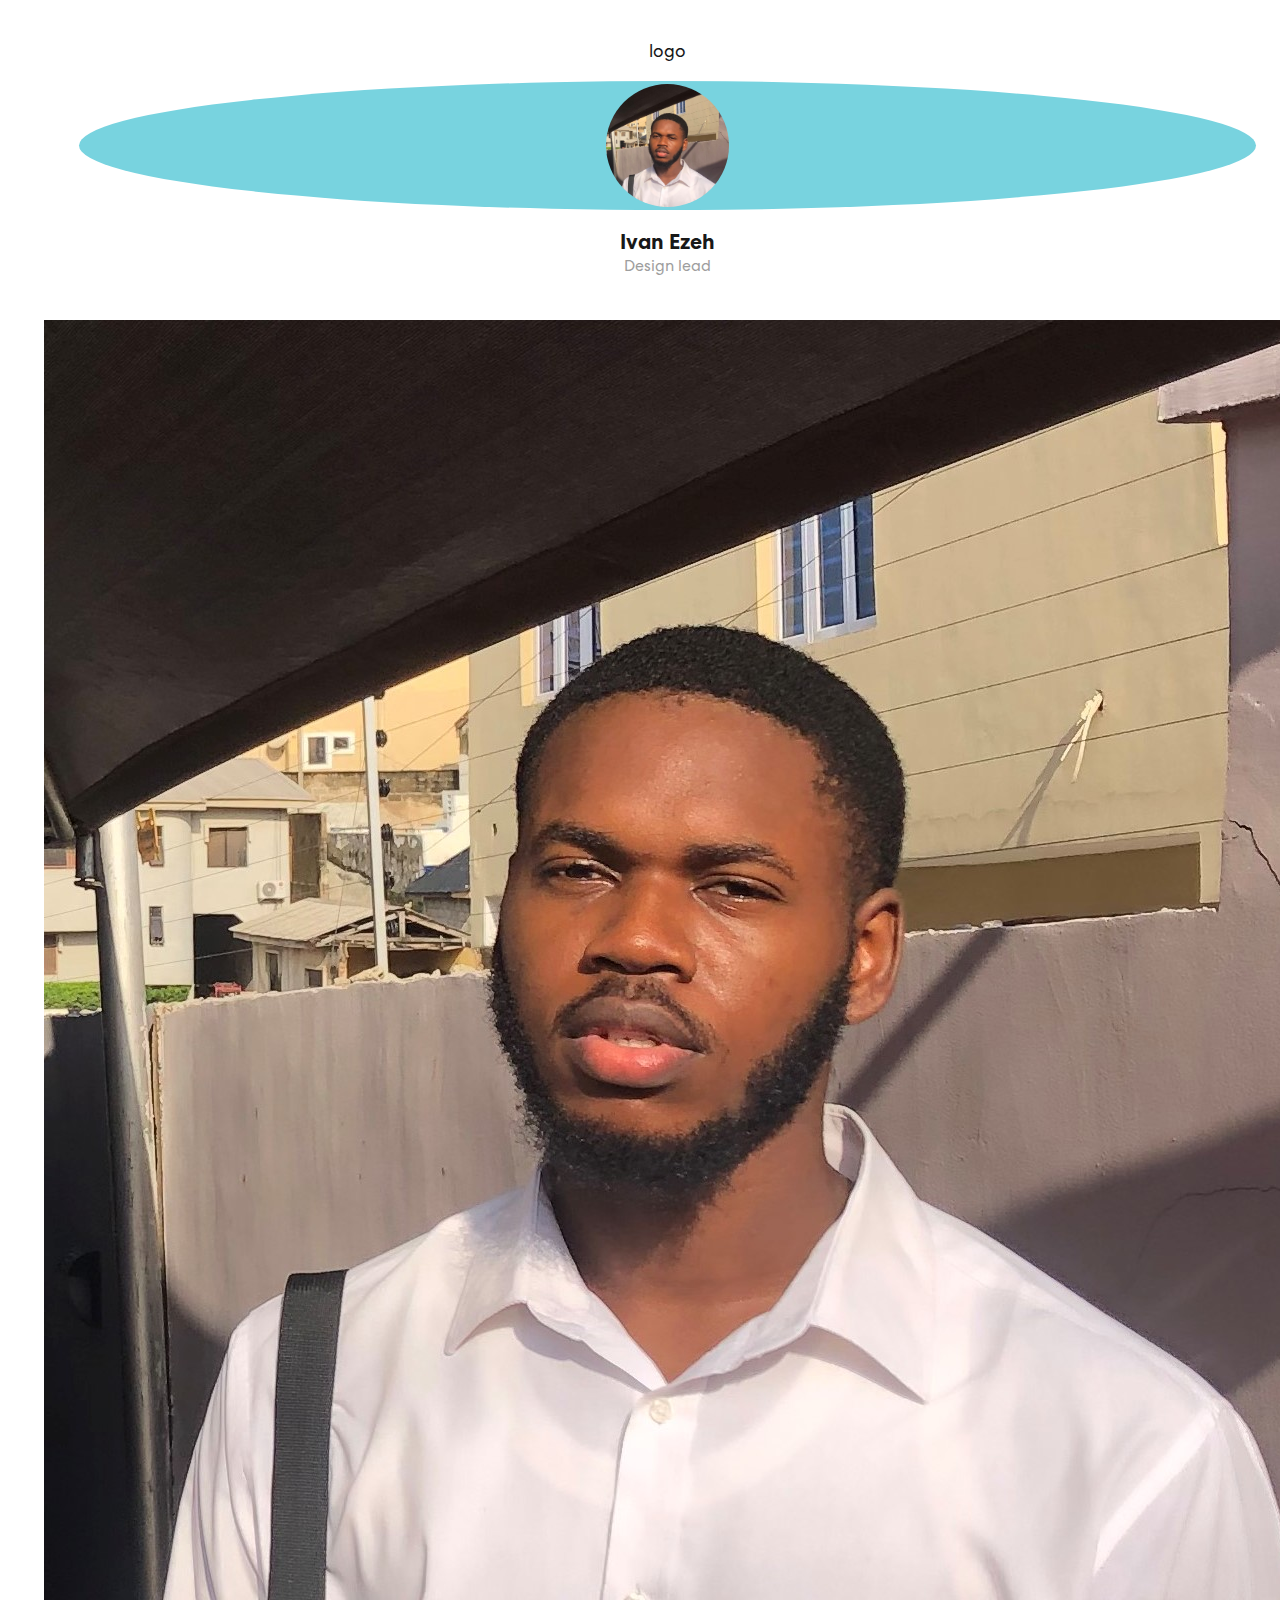
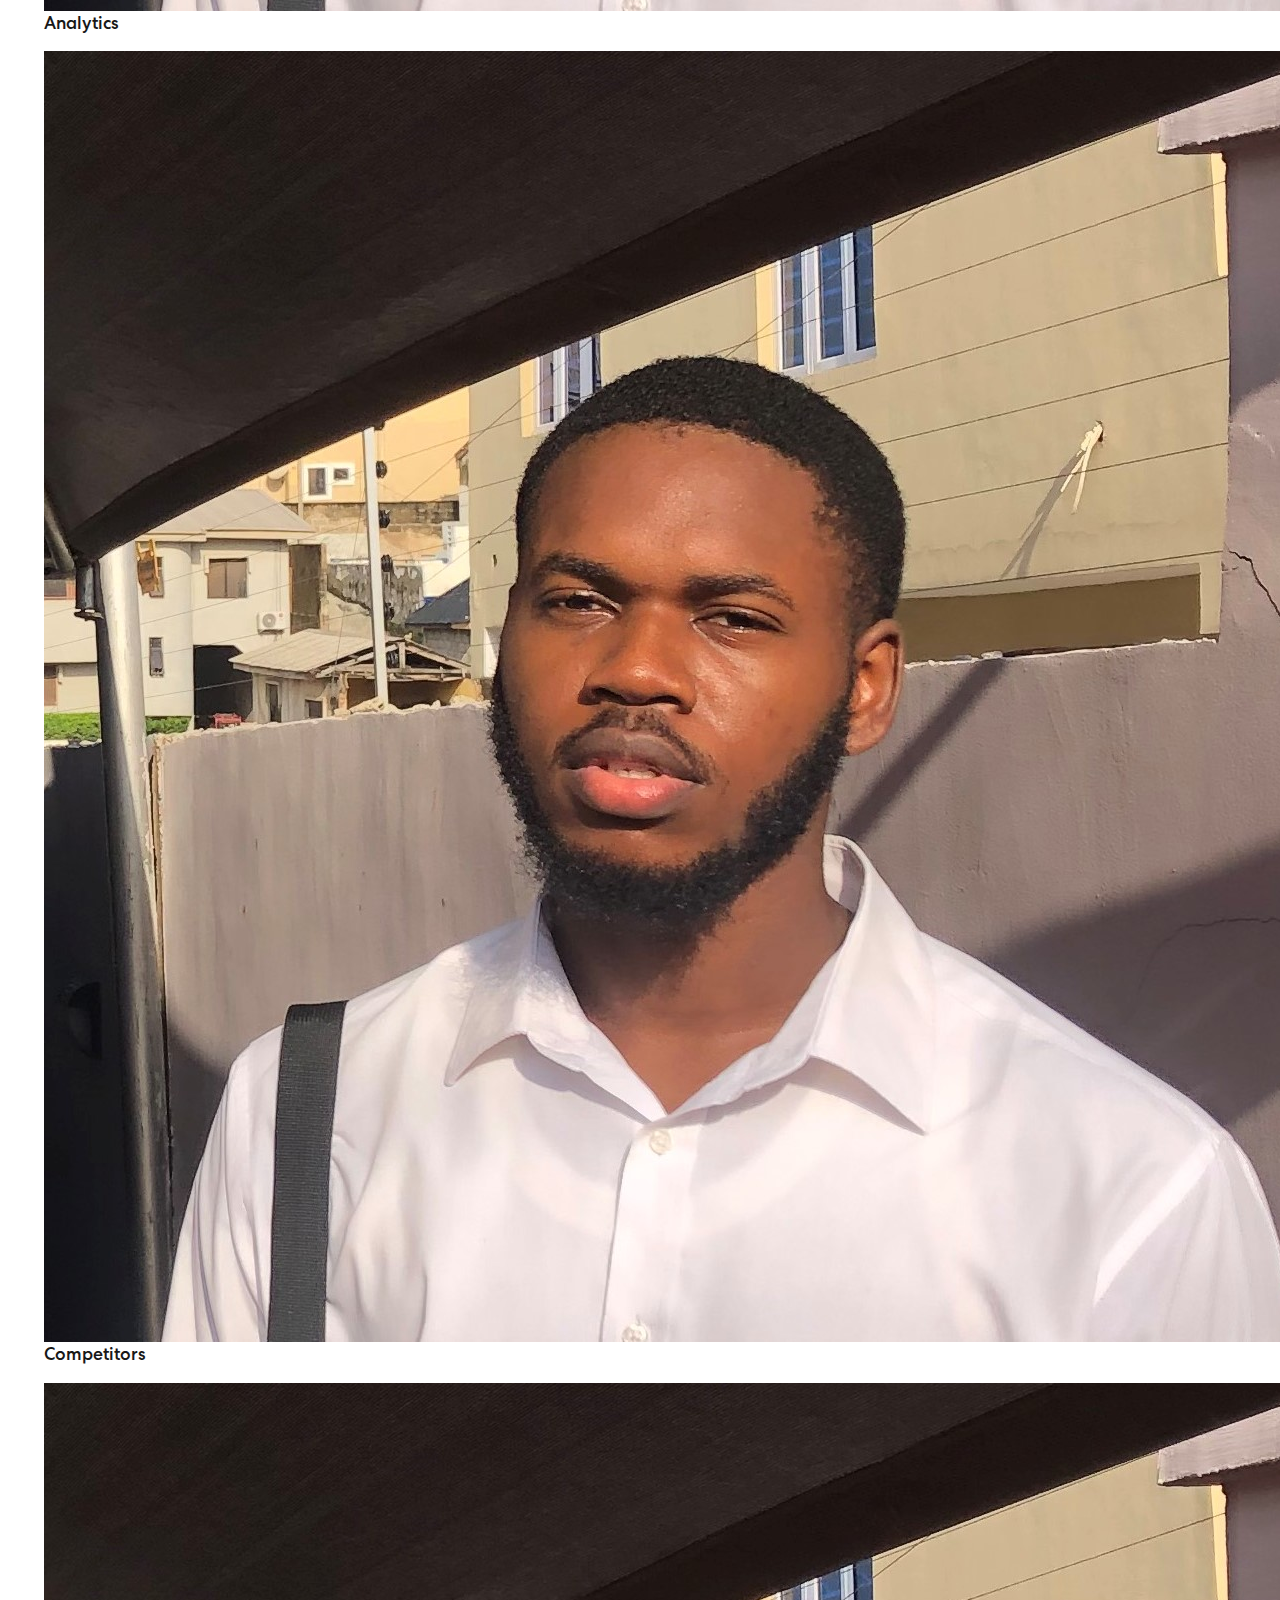
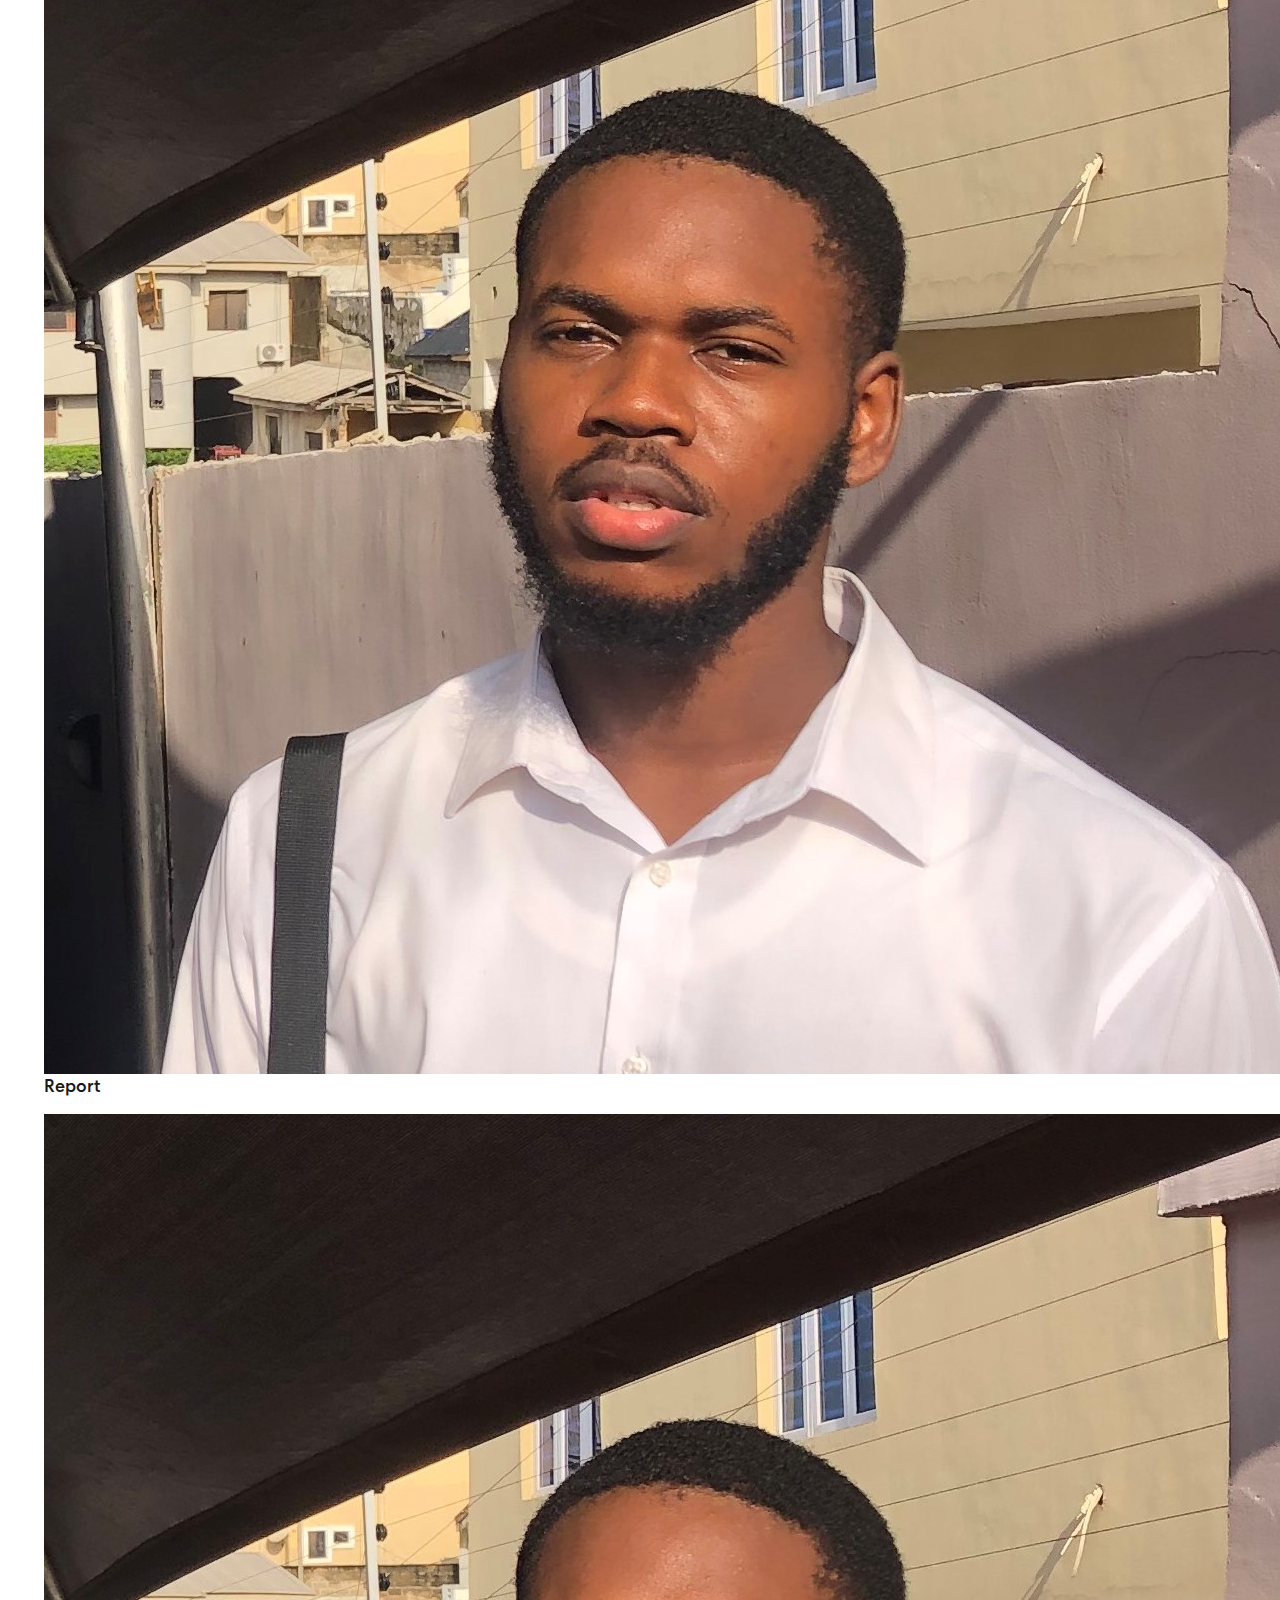
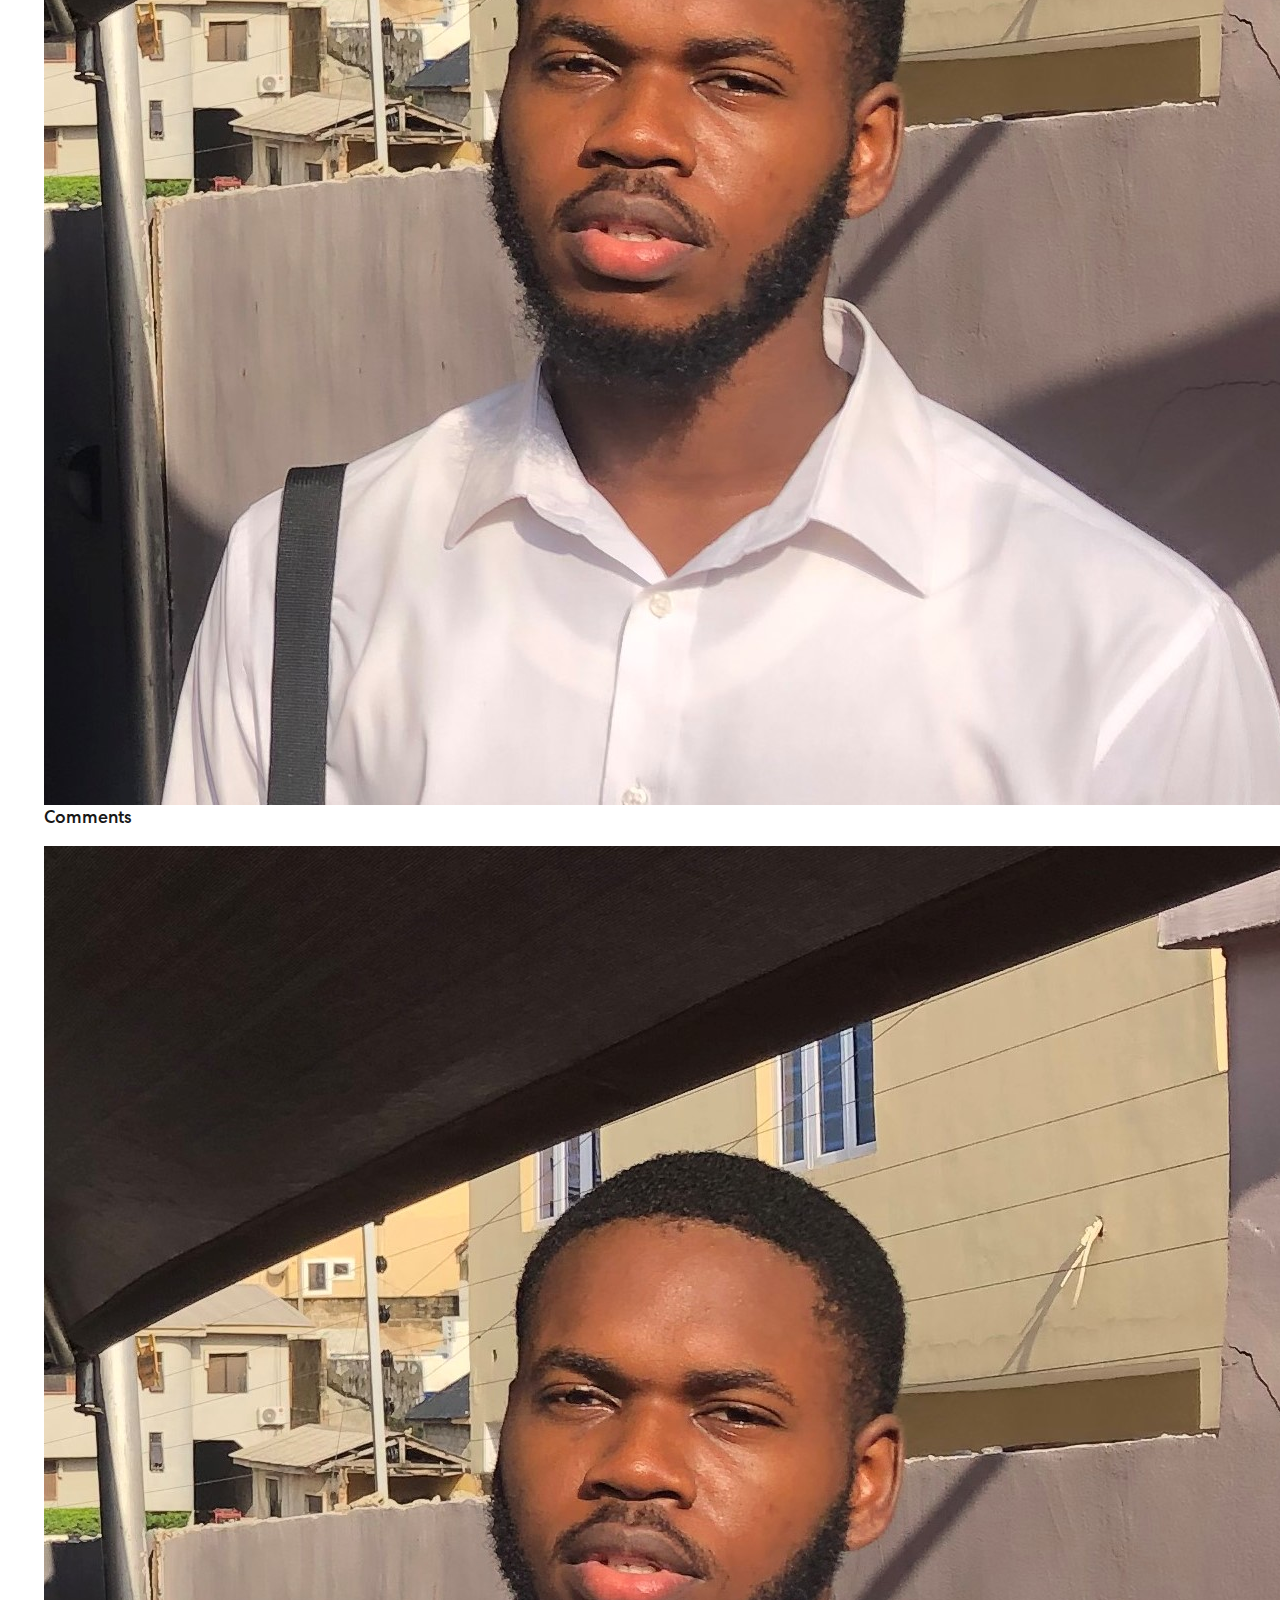
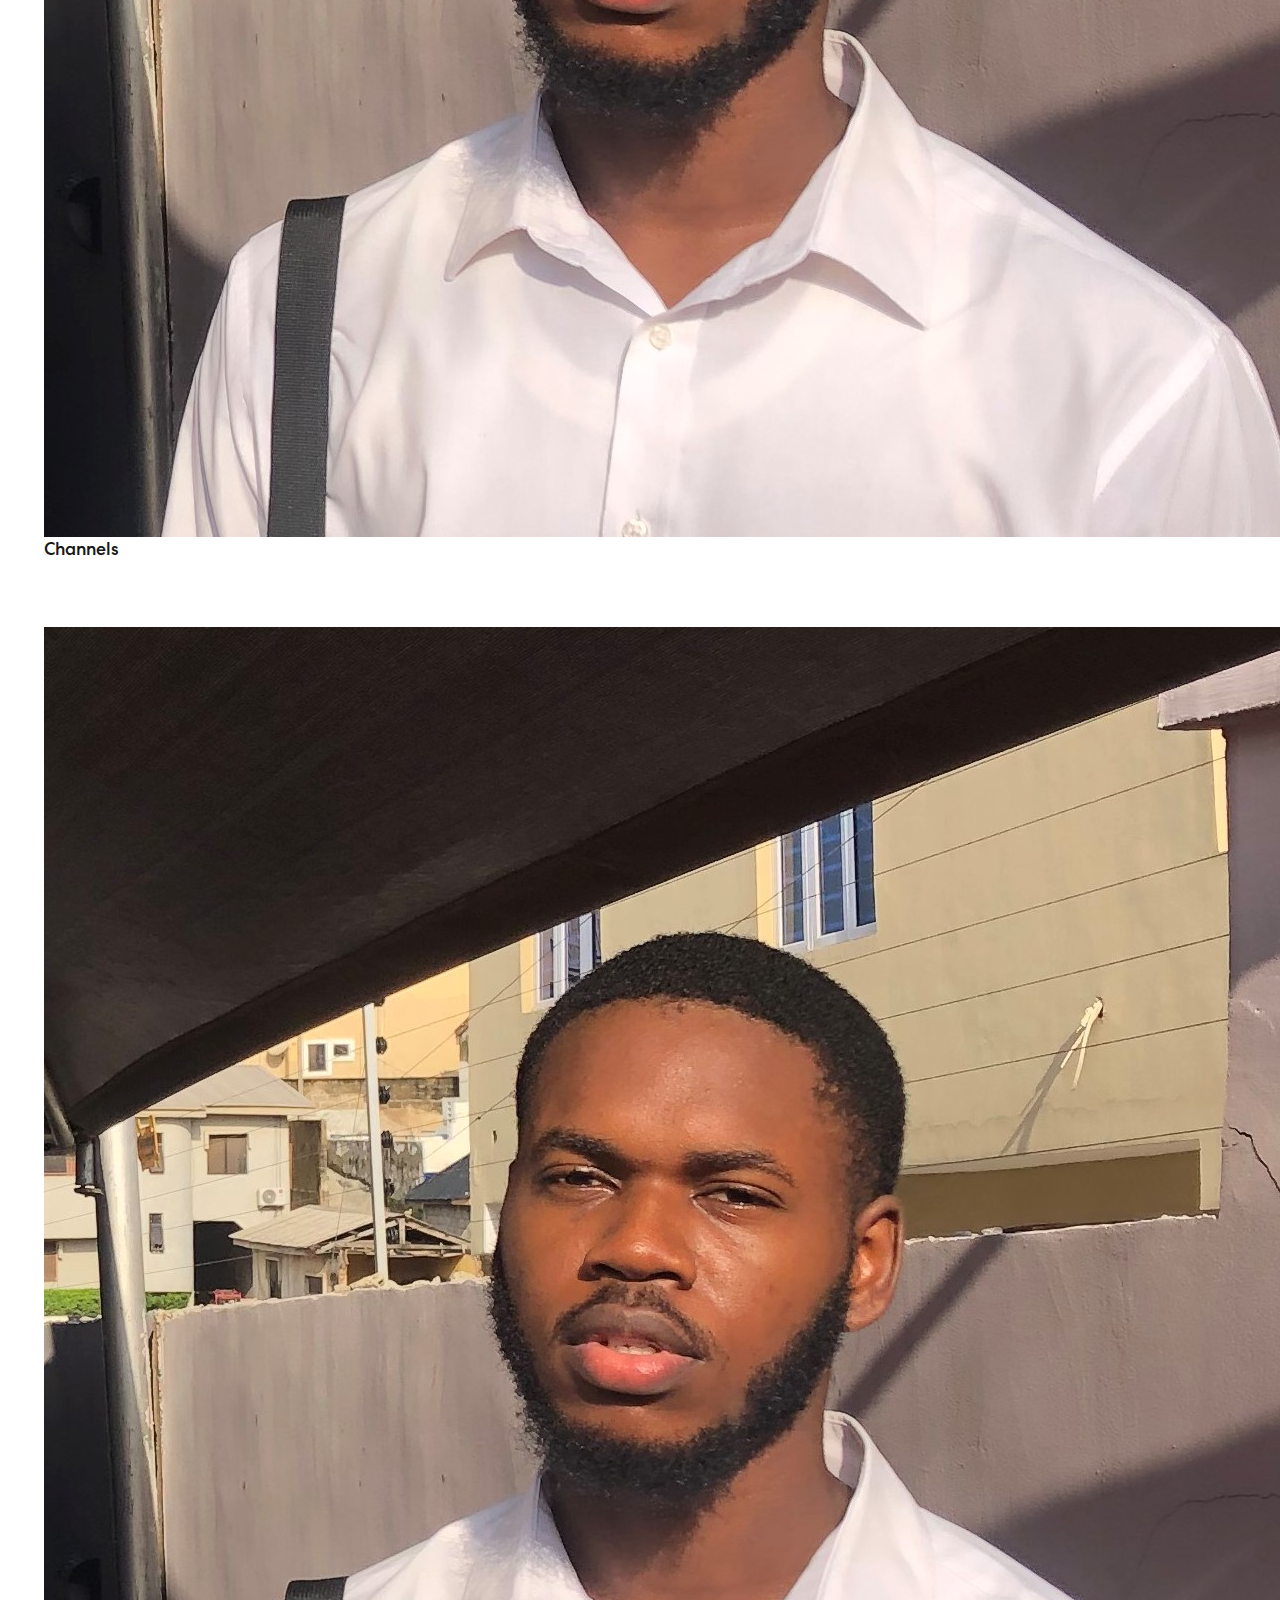
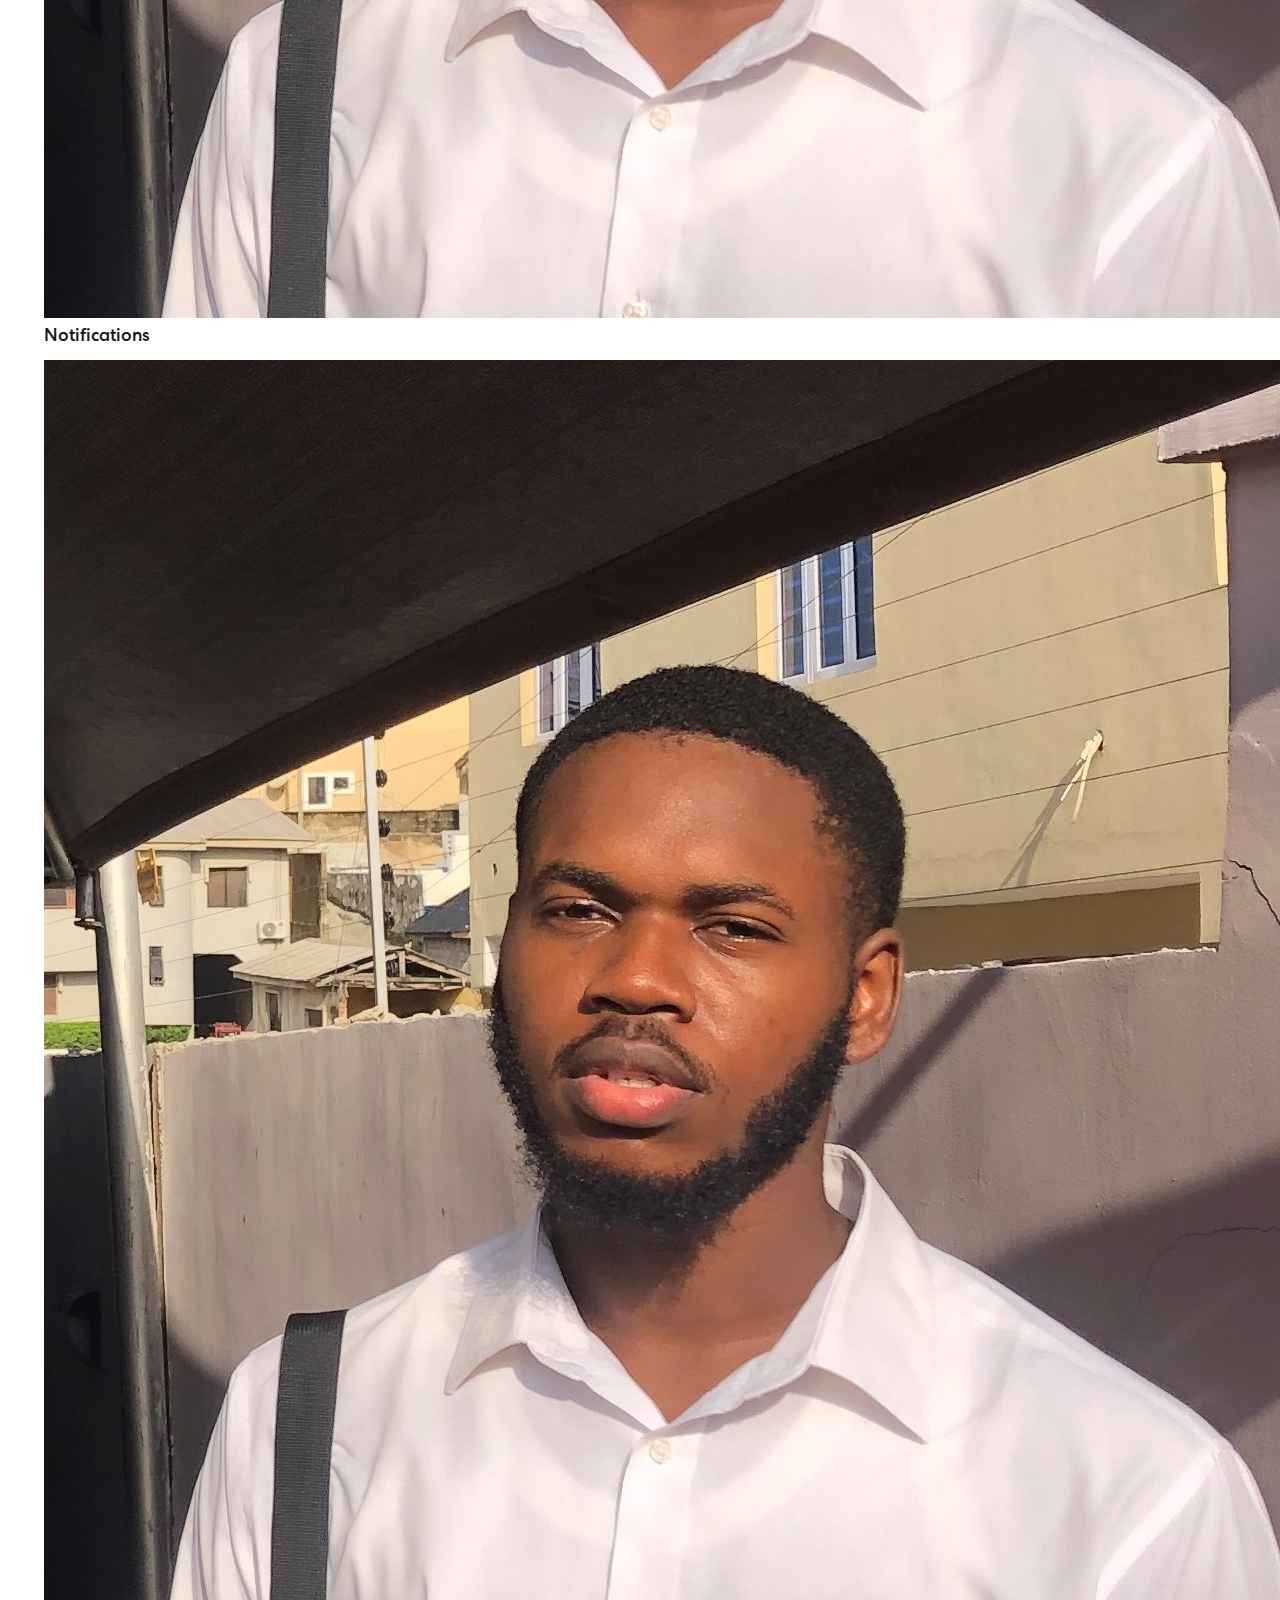
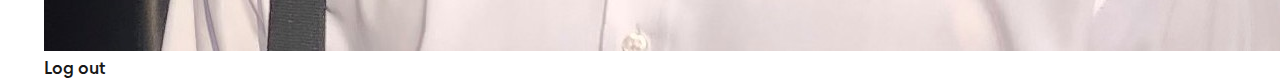
==== commit a375ff03: "hm" ====
--- a/Analytics/index.html
+++ b/Analytics/index.html
@@ -26,23 +26,23 @@
           <div class="middleNav">
             <ul>
               <li>
-                <span><img src="#" />Analytics</span>
+                <span><img src="./resources/img/Ivan Face.jpeg" class="ivanhead"/>Analytics</span>
                 <div class=""></div>
               </li>
               <li>
-                <span><img src="#" />Competitors</span>
+                <span><img src="./resources/img/Ivan Face.jpeg" class="ivanhead"/>Competitors</span>
                 <div class=""></div>
               </li>
               <li>
-                <span><img src="#" />Report</span>
+                <span><img src="./resources/img/Ivan Face.jpeg" class="ivanhead"/>Report</span>
                 <div class=""></div>
               </li>
               <li>
-                <span><img src="#" />Comments</span>
+                <span><img src="./resources/img/Ivan Face.jpeg" class="ivanhead"/>Comments</span>
                 <div class=""></div>
               </li>
               <li>
-                <span><img src="#" />Channels</span>
+                <span><img src="./resources/img/Ivan Face.jpeg" class="ivanhead"/>Channels</span>
                 <div class=""></div>
               </li>
             </ul>
@@ -50,10 +50,10 @@
           <div class="bottomNav">
             <ul>
               <li>
-                <span><img src="" />Notifications</span>
+                <span><img src="./resources/img/Ivan Face.jpeg" class="ivanhead" />Notifications</span>
               </li>
               <li>
-                <span><img src="" />Log out</span>
+                <span><img src="./resources/img/Ivan Face.jpeg" class="ivanhead" />Log out</span>
               </li>
             </ul>
           </div>
@@ -69,19 +69,19 @@
           <div class="contain">
             <div class="statBlock">
               <div class="block">
-                <div class="ho"><span>Views</span><img src="" alt="hm"/></div>
+                <div class="ho"><span>Views</span><img src="./resources/img/Ivan Face.jpeg" class="ivanhead" alt="hm"/></div>
                 <div class="hm">20,000</div>
               </div>
               <div class="block">
-                <div class="ho"><span>Impressions</span><img src="" alt="hm"/></div>
+                <div class="ho"><span>Impressions</span><img src="./resources/img/Ivan Face.jpeg" class="ivanhead" alt="hm"/></div>
                 <div class="hm">20,000</div>
               </div>
               <div class="block">
-                <div class="ho"><span>Subscribers</span><img src="" alt="hm"/></div>
+                <div class="ho"><span>Subscribers</span><img src="./resources/img/Ivan Face.jpeg" class="ivanhead" alt="hm"/></div>
                 <div class="hm">20,000</div>
               </div>
               <div class="block">
-                <div class="ho"><span>Income</span><img src="" alt="hm"/></div>
+                <div class="ho"><span>Income</span><img src="./resources/img/Ivan Face.jpeg" class="ivanhead" alt="hm"/></div>
                 <div class="hm">20,000</div>
               </div>
             </div>
--- a/Analytics/stylish/index.css
+++ b/Analytics/stylish/index.css
@@ -22,10 +22,13 @@
   text-decoration: none;
   list-style: none;
   color: #181818;
+  box-sizing: border-box;
 }
 
 body {
   height: 100%;
+  width: 100%;
+  margin-bottom: 4em;
 }
 
 .mainBody {
@@ -44,6 +47,7 @@
   border-right: solid 2px #9e9e9e;
   padding-left: 0;
   padding-right: 0;
+  z-index: 1001;
 }
 .navigation .container {
   text-align: left;
@@ -82,20 +86,23 @@
   font-size: 1em;
   font-weight: 500;
   margin-top: 2em;
-  padding-left: 2.6em;
-  margin-bottom: 4.3em;
+  padding-left: 2.5em;
+  margin-bottom: 3.8em;
 }
 .navigation .container .middleNav ul li {
-  margin: 0.8em 0;
+  margin: 1em 0;
 }
 .navigation .container .bottomNav {
   font-weight: 500;
-  padding-left: 2.6em;
+  padding-left: 2.5em;
 }
 .navigation .container .bottomNav ul li {
   margin: 0.8em 0;
 }
 
+.dashboard {
+  padding-bottom: 42em;
+}
 .dashboard h2 {
   font-size: 1.5em;
 }
@@ -132,9 +139,9 @@
   gap: 10px;
 }
 .dashboard .container .contain .extraDataBlock {
-  gap: 2em;
-  display: flex;
-  margin-top: 2.5em;
+  gap: 3em;
+  display: flex;
+  margin-top: 2.1em;
 }
 .dashboard .container .contain .extraDataBlock .retention {
   width: -moz-fit-content;
@@ -162,10 +169,13 @@
   border: solid 2px #9e9e9e;
 }
 .dashboard .container .contain .extraDataBlock .retention .megan {
+  align-items: center;
   margin-top: 10px;
   padding: 1em 2em;
-  display: flex;
-  width: 24em;
+  padding-right: 0;
+  display: flex;
+  width: -moz-fit-content;
+  width: fit-content;
   background-color: aqua;
   border-radius: 18px;
   gap: 0;
@@ -173,6 +183,16 @@
 .dashboard .container .contain .extraDataBlock .retention .megan .left {
   opacity: 0.7;
 }
+.dashboard .container .contain .extraDataBlock .retention .megan .right {
+  margin: 10px 0;
+  margin-left: 6em;
+  margin-right: 4em;
+  width: -moz-fit-content;
+  width: fit-content;
+}
+.dashboard .container .contain .extraDataBlock .retention .megan .right img {
+  height: 7.5em;
+}
 .dashboard .container .contain .extraDataBlock .retention .megan span {
   font-size: 0.8em;
 }
@@ -180,27 +200,38 @@
   display: flex;
   flex-direction: column;
   margin: 10px 0;
-  gap: 10px;
+  gap: 13px;
 }
 .dashboard .container .contain .extraDataBlock .Competitors .competi li {
   font-size: 0.8em;
   display: flex;
-  gap: 1.5em;
+  gap: 1.9em;
+  align-items: center;
+  flex-wrap: nowrap;
+}
+.dashboard .container .contain .extraDataBlock .Competitors .competi li .picpic {
+  border-radius: 50%;
+  width: 50px;
 }
 .dashboard .container .contain .extraDataBlock .Competitors .hollo {
   font-size: 0.8em;
+  height: -moz-fit-content;
+  height: fit-content;
+  display: flex;
+  align-items: center;
+  margin-top: 10px;
 }
 .dashboard .container .contain .socialStatsBlock {
   display: flex;
-  margin-top: 2em;
+  margin-top: 2.7em;
   background: rgb(141, 206, 226);
   border-radius: 18px;
   padding: 2em 2em;
   align-items: center;
-  gap: 5em;
+  gap: 8em;
 }
 .dashboard .container .contain .socialStatsBlock .doubleC {
-  margin-left: 1em;
+  margin-left: 2em;
   max-width: -moz-min-content;
   max-width: min-content;
   display: flex;
@@ -215,23 +246,42 @@
 }
 .dashboard .container .contain .socialStatsBlock .themstats ul {
   display: flex;
-  gap: 1.5em;
+  justify-content: flex-end;
+  align-items: center;
+  gap: 3em;
+  margin-top: 1em;
 }
 .dashboard .container .contain .socialStatsBlock .themstats ul li {
+  text-align: center;
+  align-items: center;
+}
+.dashboard .container .contain .socialStatsBlock .themstats ul li .card {
+  padding: 1.5em 1.5em;
+  width: -moz-fit-content;
+  width: fit-content;
   background: white;
   border-radius: 18px;
-  text-align: center;
-  padding: 1em 1em;
-}
-.dashboard .container .contain .socialStatsBlock .themstats ul li h4 {
-  font-size: 0.8em;
-}
-.dashboard .container .contain .socialStatsBlock .themstats ul li span {
+  position: relative;
+}
+.dashboard .container .contain .socialStatsBlock .themstats ul li .card img {
+  border-radius: 50%;
+  width: 40px;
+  position: absolute;
+  top: -25;
+  left: 35%;
+}
+.dashboard .container .contain .socialStatsBlock .themstats ul li .card h4 {
+  font-size: 0.8em;
+}
+.dashboard .container .contain .socialStatsBlock .themstats ul li .card .hollow {
+  margin-bottom: 10px;
+}
+.dashboard .container .contain .socialStatsBlock .themstats ul li .card span {
   margin: 5px 0;
   font-size: 0.6em;
   display: block;
 }
-.dashboard .container .contain .socialStatsBlock .themstats ul li .tiny {
+.dashboard .container .contain .socialStatsBlock .themstats ul li .card .tiny {
   font-size: 0.4em;
 }
 
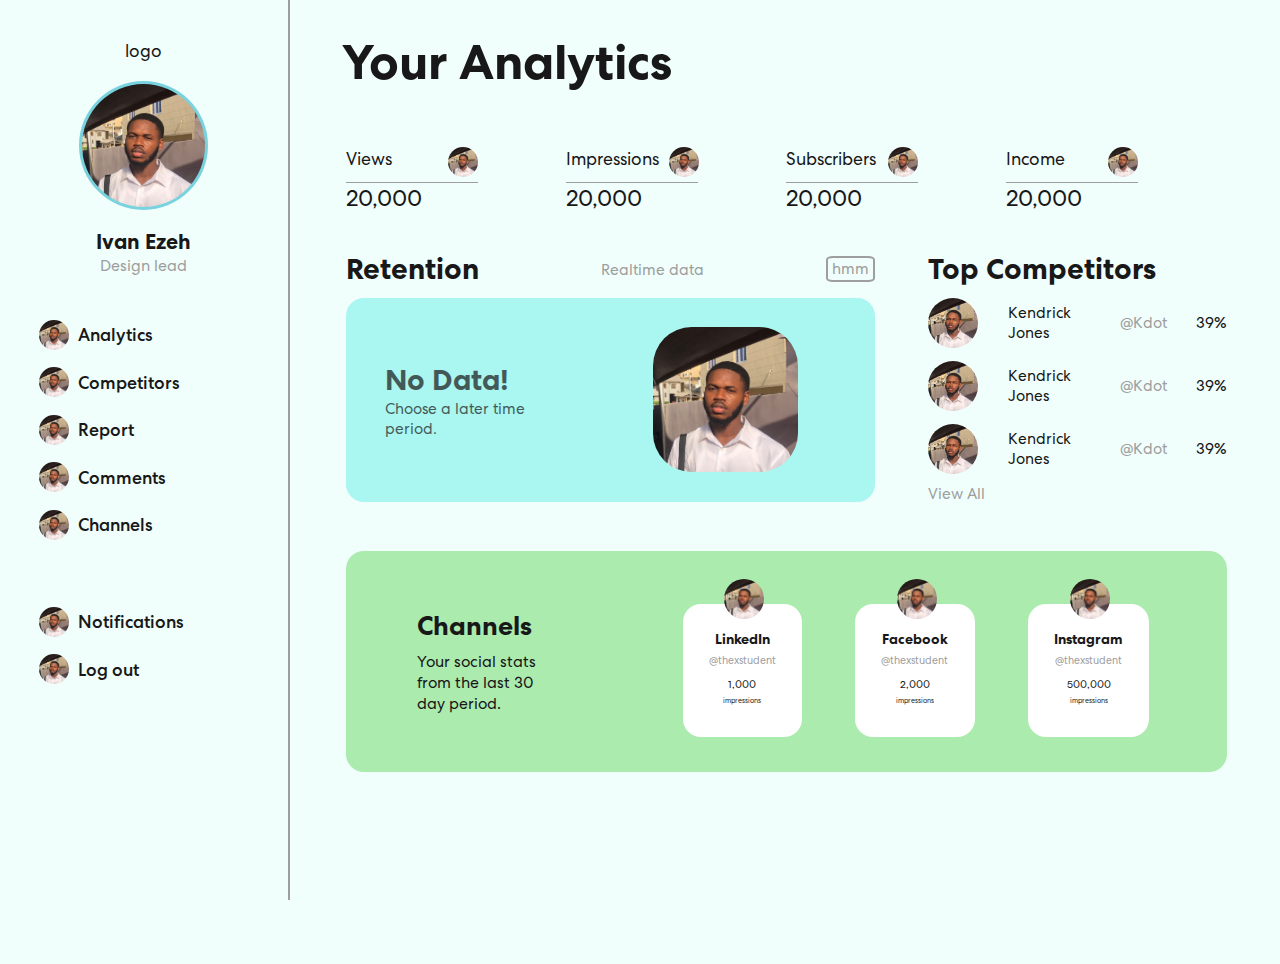
==== commit 26887f3c: "6" ====
--- a/Analytics/index.html
+++ b/Analytics/index.html
@@ -26,23 +26,48 @@
           <div class="middleNav">
             <ul>
               <li>
-                <span><img src="./resources/img/Ivan Face.jpeg" class="ivanhead"/>Analytics</span>
-                <div class=""></div>
-              </li>
-              <li>
-                <span><img src="./resources/img/Ivan Face.jpeg" class="ivanhead"/>Competitors</span>
-                <div class=""></div>
-              </li>
-              <li>
-                <span><img src="./resources/img/Ivan Face.jpeg" class="ivanhead"/>Report</span>
-                <div class=""></div>
-              </li>
-              <li>
-                <span><img src="./resources/img/Ivan Face.jpeg" class="ivanhead"/>Comments</span>
-                <div class=""></div>
-              </li>
-              <li>
-                <span><img src="./resources/img/Ivan Face.jpeg" class="ivanhead"/>Channels</span>
+                <span
+                  ><img
+                    src="./resources/img/Ivan Face.jpeg"
+                    class="ivanhead"
+                  />Analytics</span
+                >
+                <div class=""></div>
+              </li>
+              <li>
+                <span
+                  ><img
+                    src="./resources/img/Ivan Face.jpeg"
+                    class="ivanhead"
+                  />Competitors</span
+                >
+                <div class=""></div>
+              </li>
+              <li>
+                <span
+                  ><img
+                    src="./resources/img/Ivan Face.jpeg"
+                    class="ivanhead"
+                  />Report</span
+                >
+                <div class=""></div>
+              </li>
+              <li>
+                <span
+                  ><img
+                    src="./resources/img/Ivan Face.jpeg"
+                    class="ivanhead"
+                  />Comments</span
+                >
+                <div class=""></div>
+              </li>
+              <li>
+                <span
+                  ><img
+                    src="./resources/img/Ivan Face.jpeg"
+                    class="ivanhead"
+                  />Channels</span
+                >
                 <div class=""></div>
               </li>
             </ul>
@@ -50,10 +75,20 @@
           <div class="bottomNav">
             <ul>
               <li>
-                <span><img src="./resources/img/Ivan Face.jpeg" class="ivanhead" />Notifications</span>
-              </li>
-              <li>
-                <span><img src="./resources/img/Ivan Face.jpeg" class="ivanhead" />Log out</span>
+                <span
+                  ><img
+                    src="./resources/img/Ivan Face.jpeg"
+                    class="ivanhead"
+                  />Notifications</span
+                >
+              </li>
+              <li>
+                <span
+                  ><img
+                    src="./resources/img/Ivan Face.jpeg"
+                    class="ivanhead"
+                  />Log out</span
+                >
               </li>
             </ul>
           </div>
@@ -65,27 +100,55 @@
           <div class="titleBlock">
             <h1>Your Analytics</h1>
           </div>
-          
+
           <div class="contain">
             <div class="statBlock">
               <div class="block">
-                <div class="ho"><span>Views</span><img src="./resources/img/Ivan Face.jpeg" class="ivanhead" alt="hm"/></div>
-                <div class="hm">20,000</div>
-              </div>
-              <div class="block">
-                <div class="ho"><span>Impressions</span><img src="./resources/img/Ivan Face.jpeg" class="ivanhead" alt="hm"/></div>
-                <div class="hm">20,000</div>
-              </div>
-              <div class="block">
-                <div class="ho"><span>Subscribers</span><img src="./resources/img/Ivan Face.jpeg" class="ivanhead" alt="hm"/></div>
-                <div class="hm">20,000</div>
-              </div>
-              <div class="block">
-                <div class="ho"><span>Income</span><img src="./resources/img/Ivan Face.jpeg" class="ivanhead" alt="hm"/></div>
-                <div class="hm">20,000</div>
-              </div>
-            </div>
-  
+                <div class="ho">
+                  <span>Views</span
+                  ><img
+                    src="./resources/img/Ivan Face.jpeg"
+                    class="ivanhead"
+                    alt="hm"
+                  />
+                </div>
+                <div class="hm">20,000</div>
+              </div>
+              <div class="block">
+                <div class="ho">
+                  <span>Impressions</span
+                  ><img
+                    src="./resources/img/Ivan Face.jpeg"
+                    class="ivanhead"
+                    alt="hm"
+                  />
+                </div>
+                <div class="hm">20,000</div>
+              </div>
+              <div class="block">
+                <div class="ho">
+                  <span>Subscribers</span
+                  ><img
+                    src="./resources/img/Ivan Face.jpeg"
+                    class="ivanhead"
+                    alt="hm"
+                  />
+                </div>
+                <div class="hm">20,000</div>
+              </div>
+              <div class="block">
+                <div class="ho">
+                  <span>Income</span
+                  ><img
+                    src="./resources/img/Ivan Face.jpeg"
+                    class="ivanhead"
+                    alt="hm"
+                  />
+                </div>
+                <div class="hm">20,000</div>
+              </div>
+            </div>
+
             <div class="extraDataBlock">
               <section class="retention">
                 <div class="head">
@@ -107,28 +170,40 @@
                 <h2 class="Top">Top Competitors</h2>
                 <ul class="competi">
                   <li>
-                    <img  class="picpic" src="./resources/img/Ivan Face.jpeg" alt="kdot">
+                    <img
+                      class="picpic"
+                      src="./resources/img/Ivan Face.jpeg"
+                      alt="kdot"
+                    />
                     <span class="bold">Kendrick Jones</span>
                     <span class="hollow">@Kdot</span>
-                    <span class="bold">39%</span>                  
-                  </li>
-                  <li>
-                    <img class="picpic" src="./resources/img/Ivan Face.jpeg" alt="kdot">
+                    <span class="bold">39%</span>
+                  </li>
+                  <li>
+                    <img
+                      class="picpic"
+                      src="./resources/img/Ivan Face.jpeg"
+                      alt="kdot"
+                    />
                     <span class="bold">Kendrick Jones</span>
                     <span class="hollow">@Kdot</span>
-                    <span class="bold">39%</span>                  
-                  </li>
-                  <li>
-                    <img class="picpic" src="./resources/img/Ivan Face.jpeg" alt="kdot">
+                    <span class="bold">39%</span>
+                  </li>
+                  <li>
+                    <img
+                      class="picpic"
+                      src="./resources/img/Ivan Face.jpeg"
+                      alt="kdot"
+                    />
                     <span class="bold">Kendrick Jones</span>
                     <span class="hollow">@Kdot</span>
-                    <span class="bold">39%</span>                  
+                    <span class="bold">39%</span>
                   </li>
                 </ul>
-                <span class="hollo hollow" >View All</span>
+                <span class="hollo hollow">View All</span>
               </section>
             </div>
-  
+
             <div class="socialStatsBlock">
               <div class="doubleC">
                 <h2>Channels</h2>
@@ -138,7 +213,10 @@
                 <ul>
                   <li>
                     <div class="card">
-                      <img src="./resources/img/Ivan Face.jpeg" alt="social image" />
+                      <img
+                        src="./resources/img/Ivan Face.jpeg"
+                        alt="social image"
+                      />
                       <h4>LinkedIn</h4>
                       <span class="hollow">@thexstudent</span>
                       <span class="figure">1,000</span>
@@ -147,7 +225,10 @@
                   </li>
                   <li>
                     <div class="card">
-                      <img src="./resources/img/Ivan Face.jpeg" alt="social image" />
+                      <img
+                        src="./resources/img/Ivan Face.jpeg"
+                        alt="social image"
+                      />
                       <h4>Facebook</h4>
                       <span class="hollow">@thexstudent</span>
                       <span class="figure">2,000</span>
@@ -156,7 +237,10 @@
                   </li>
                   <li>
                     <div class="card">
-                      <img src="./resources/img/Ivan Face.jpeg" alt="social image" />
+                      <img
+                        src="./resources/img/Ivan Face.jpeg"
+                        alt="social image"
+                      />
                       <h4>Instagram</h4>
                       <span class="hollow">@thexstudent</span>
                       <span class="figure">500,000</span>
@@ -171,4 +255,4 @@
       </section>
     </div>
   </body>
-</html>
+</html>--- a/Analytics/stylish/index.css
+++ b/Analytics/stylish/index.css
@@ -29,6 +29,12 @@
   height: 100%;
   width: 100%;
   margin-bottom: 4em;
+  background: rgba(66, 236, 222, 0.08);
+}
+
+.ivanhead {
+  width: 30px;
+  border-radius: 50%;
 }
 
 .mainBody {
@@ -86,18 +92,31 @@
   font-size: 1em;
   font-weight: 500;
   margin-top: 2em;
-  padding-left: 2.5em;
+  padding-left: 2.2em;
   margin-bottom: 3.8em;
 }
 .navigation .container .middleNav ul li {
+  align-items: center;
   margin: 1em 0;
+}
+.navigation .container .middleNav ul li span {
+  display: flex;
+  align-items: center;
+  gap: 9px;
 }
 .navigation .container .bottomNav {
   font-weight: 500;
-  padding-left: 2.5em;
+  padding-left: 2.2em;
 }
 .navigation .container .bottomNav ul li {
   margin: 0.8em 0;
+  align-items: center;
+  margin: 1em 0;
+}
+.navigation .container .bottomNav ul li span {
+  display: flex;
+  align-items: center;
+  gap: 9px;
 }
 
 .dashboard {
@@ -125,6 +144,9 @@
   margin-top: 3em;
   display: flex;
   gap: 5em;
+}
+.dashboard .container .contain .statBlock .block {
+  width: 7.5em;
 }
 .dashboard .container .contain .statBlock .block .hm {
   font-size: 1.3em;
@@ -176,7 +198,7 @@
   display: flex;
   width: -moz-fit-content;
   width: fit-content;
-  background-color: aqua;
+  background-color: rgba(66, 236, 222, 0.4);
   border-radius: 18px;
   gap: 0;
 }
@@ -192,6 +214,7 @@
 }
 .dashboard .container .contain .extraDataBlock .retention .megan .right img {
   height: 7.5em;
+  border-radius: 2em;
 }
 .dashboard .container .contain .extraDataBlock .retention .megan span {
   font-size: 0.8em;
@@ -224,7 +247,7 @@
 .dashboard .container .contain .socialStatsBlock {
   display: flex;
   margin-top: 2.7em;
-  background: rgb(141, 206, 226);
+  background: rgba(141, 226, 141, 0.7);
   border-radius: 18px;
   padding: 2em 2em;
   align-items: center;
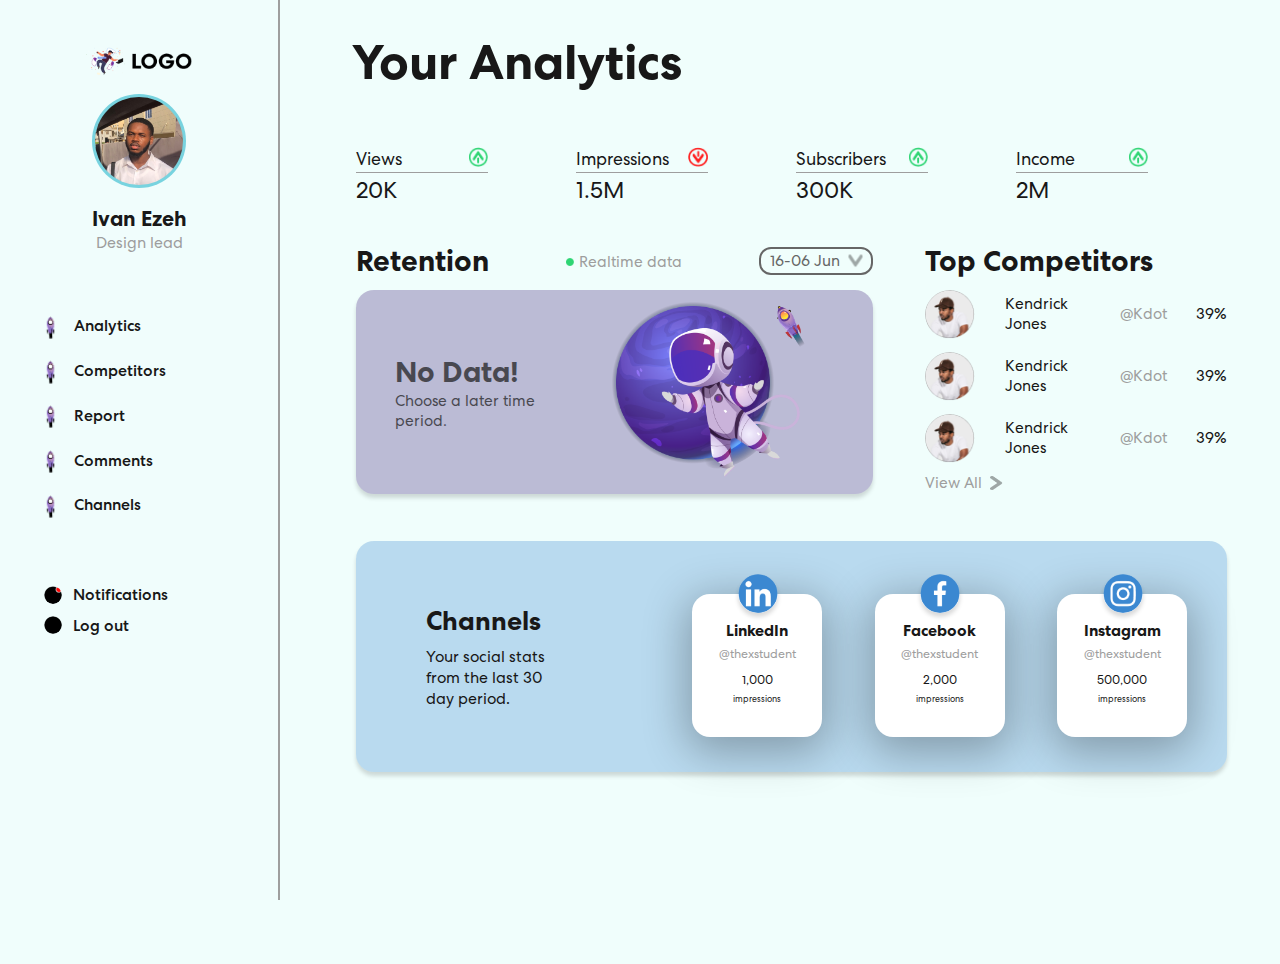
==== commit bd6a8dc2: "done with the html and css(not a responsive page)" ====
--- a/Analytics/index.html
+++ b/Analytics/index.html
@@ -9,7 +9,7 @@
     <div class="mainBody">
       <section class="navigation">
         <div class="container">
-          <div class="logo">logo</div>
+          <div class="logo"><img src="./resources/Logogogogo.png" alt=""></div>
           <div class="topNav">
             <div class="profilepic">
               <img
@@ -28,7 +28,7 @@
               <li>
                 <span
                   ><img
-                    src="./resources/img/Ivan Face.jpeg"
+                    src="./resources/tiny rocket.png"
                     class="ivanhead"
                   />Analytics</span
                 >
@@ -37,7 +37,7 @@
               <li>
                 <span
                   ><img
-                    src="./resources/img/Ivan Face.jpeg"
+                    src="./resources/tiny rocket.png"
                     class="ivanhead"
                   />Competitors</span
                 >
@@ -46,7 +46,7 @@
               <li>
                 <span
                   ><img
-                    src="./resources/img/Ivan Face.jpeg"
+                    src="./resources/tiny rocket.png"
                     class="ivanhead"
                   />Report</span
                 >
@@ -55,7 +55,7 @@
               <li>
                 <span
                   ><img
-                    src="./resources/img/Ivan Face.jpeg"
+                    src="./resources/tiny rocket.png"
                     class="ivanhead"
                   />Comments</span
                 >
@@ -64,7 +64,7 @@
               <li>
                 <span
                   ><img
-                    src="./resources/img/Ivan Face.jpeg"
+                    src="./resources/tiny rocket.png"
                     class="ivanhead"
                   />Channels</span
                 >
@@ -77,7 +77,7 @@
               <li>
                 <span
                   ><img
-                    src="./resources/img/Ivan Face.jpeg"
+                    src="./resources/notification circle.png"
                     class="ivanhead"
                   />Notifications</span
                 >
@@ -85,7 +85,7 @@
               <li>
                 <span
                   ><img
-                    src="./resources/img/Ivan Face.jpeg"
+                    src="./resources/black circle.png"
                     class="ivanhead"
                   />Log out</span
                 >
@@ -107,45 +107,45 @@
                 <div class="ho">
                   <span>Views</span
                   ><img
-                    src="./resources/img/Ivan Face.jpeg"
-                    class="ivanhead"
-                    alt="hm"
-                  />
-                </div>
-                <div class="hm">20,000</div>
+                    src="./resources/green arrow.png"
+                    class="arrow"
+                    alt="hm"
+                  />
+                </div>
+                <div class="hm">20K</div>
               </div>
               <div class="block">
                 <div class="ho">
                   <span>Impressions</span
                   ><img
-                    src="./resources/img/Ivan Face.jpeg"
-                    class="ivanhead"
-                    alt="hm"
-                  />
-                </div>
-                <div class="hm">20,000</div>
+                    src="./resources/red arrow.png"
+                    class="arrow"
+                    alt="hm"
+                  />
+                </div>
+                <div class="hm">1.5M</div>
               </div>
               <div class="block">
                 <div class="ho">
                   <span>Subscribers</span
                   ><img
-                    src="./resources/img/Ivan Face.jpeg"
-                    class="ivanhead"
-                    alt="hm"
-                  />
-                </div>
-                <div class="hm">20,000</div>
+                    src="./resources/green arrow.png"
+                    class="arrow"
+                    alt="hm"
+                  />
+                </div>
+                <div class="hm">300K</div>
               </div>
               <div class="block">
                 <div class="ho">
                   <span>Income</span
                   ><img
-                    src="./resources/img/Ivan Face.jpeg"
-                    class="ivanhead"
-                    alt="hm"
-                  />
-                </div>
-                <div class="hm">20,000</div>
+                    src="./resources/green arrow.png"
+                    class="arrow"
+                    alt="hm"
+                  />
+                </div>
+                <div class="hm">2M</div>
               </div>
             </div>
 
@@ -153,8 +153,8 @@
               <section class="retention">
                 <div class="head">
                   <h2>Retention</h2>
-                  <span>Realtime data</span>
-                  <div class="timeperiod">hmm</div>
+                  <span><img src="./resources/green circle.png"/> Realtime data</span>
+                  <div class="timeperiod">16-06 Jun<img src="./resources/View all arrow.png" /></div>
                 </div>
                 <div class="megan">
                   <div class="left">
@@ -162,7 +162,7 @@
                     <span>Choose a later time period.</span>
                   </div>
                   <div class="right">
-                    <img src="./resources/img/Ivan Face.jpeg" alt="takeoff" />
+                    <img src="./resources/astronaut.png" alt="takeoff" />
                   </div>
                 </div>
               </section>
@@ -172,7 +172,7 @@
                   <li>
                     <img
                       class="picpic"
-                      src="./resources/img/Ivan Face.jpeg"
+                      src="./resources/Kendrick little head.png"
                       alt="kdot"
                     />
                     <span class="bold">Kendrick Jones</span>
@@ -182,7 +182,7 @@
                   <li>
                     <img
                       class="picpic"
-                      src="./resources/img/Ivan Face.jpeg"
+                      src="./resources/Kendrick little head.png"
                       alt="kdot"
                     />
                     <span class="bold">Kendrick Jones</span>
@@ -192,7 +192,7 @@
                   <li>
                     <img
                       class="picpic"
-                      src="./resources/img/Ivan Face.jpeg"
+                      src="./resources/Kendrick little head.png"
                       alt="kdot"
                     />
                     <span class="bold">Kendrick Jones</span>
@@ -200,7 +200,7 @@
                     <span class="bold">39%</span>
                   </li>
                 </ul>
-                <span class="hollo hollow">View All</span>
+                <span class="hollo hollow">View All <img src="./resources/View all arrow.png" /></span>
               </section>
             </div>
 
@@ -214,7 +214,7 @@
                   <li>
                     <div class="card">
                       <img
-                        src="./resources/img/Ivan Face.jpeg"
+                        src="./resources/LinkedIn.png"
                         alt="social image"
                       />
                       <h4>LinkedIn</h4>
@@ -226,7 +226,7 @@
                   <li>
                     <div class="card">
                       <img
-                        src="./resources/img/Ivan Face.jpeg"
+                        src="./resources/facebook.png"
                         alt="social image"
                       />
                       <h4>Facebook</h4>
@@ -238,7 +238,7 @@
                   <li>
                     <div class="card">
                       <img
-                        src="./resources/img/Ivan Face.jpeg"
+                        src="./resources/instagram.png"
                         alt="social image"
                       />
                       <h4>Instagram</h4>
--- a/Analytics/stylish/index.css
+++ b/Analytics/stylish/index.css
@@ -48,12 +48,19 @@
   font-size: 1.1em;
 }
 
+.arrow {
+  width: 20px;
+  height: 20px;
+}
+
 .navigation {
   height: 100%;
   border-right: solid 2px #9e9e9e;
   padding-left: 0;
   padding-right: 0;
   z-index: 1001;
+  position: fixed;
+  background-color: #F0FDFC;
 }
 .navigation .container {
   text-align: left;
@@ -63,18 +70,27 @@
   text-align: center;
   padding: 0.5em 4.5em;
 }
+.navigation .container .logo img {
+  margin-top: 8px;
+  width: 6em;
+}
 .navigation .container .topNav {
-  margin: 2em 0;
-  margin-top: 1.5;
+  display: flex;
+  align-items: center;
+  flex-direction: column;
+  margin: 2em 0.7em;
+  margin-top: 0;
 }
 .navigation .container .topNav .profilepic {
+  width: -moz-fit-content;
+  width: fit-content;
   margin-bottom: 1em;
   padding: 3px;
   background-color: rgb(120, 211, 223);
   border-radius: 50%;
 }
 .navigation .container .topNav .profilepic .ivanface {
-  width: 7em;
+  width: 5em;
   border-radius: 50%;
 }
 .navigation .container .topNav .profileDetails span {
@@ -89,15 +105,15 @@
   font-size: 0.9em;
 }
 .navigation .container .middleNav {
-  font-size: 1em;
+  font-size: 0.9em;
   font-weight: 500;
-  margin-top: 2em;
+  margin-top: 3em;
   padding-left: 2.2em;
-  margin-bottom: 3.8em;
+  margin-bottom: 3em;
 }
 .navigation .container .middleNav ul li {
   align-items: center;
-  margin: 1em 0;
+  margin: 0.8em 0;
 }
 .navigation .container .middleNav ul li span {
   display: flex;
@@ -105,21 +121,26 @@
   gap: 9px;
 }
 .navigation .container .bottomNav {
+  margin-top: 4em;
   font-weight: 500;
-  padding-left: 2.2em;
+  padding-left: 2.8em;
+  font-size: 0.9em;
 }
 .navigation .container .bottomNav ul li {
-  margin: 0.8em 0;
-  align-items: center;
-  margin: 1em 0;
+  margin: 0.6em 0;
+  align-items: center;
 }
 .navigation .container .bottomNav ul li span {
   display: flex;
   align-items: center;
-  gap: 9px;
+  gap: 11px;
+}
+.navigation .container .bottomNav ul li span img {
+  width: 18px;
 }
 
 .dashboard {
+  margin-left: 17em;
   padding-bottom: 42em;
 }
 .dashboard h2 {
@@ -152,12 +173,13 @@
   font-size: 1.3em;
   height: -moz-fit-content;
   height: fit-content;
+  padding-top: 2px;
 }
 .dashboard .container .contain .statBlock .block .ho {
   display: flex;
   justify-content: space-between;
   border-bottom: solid 1.2px #9e9e9e;
-  padding-bottom: 5px;
+  padding-bottom: 2px;
   gap: 10px;
 }
 .dashboard .container .contain .extraDataBlock {
@@ -177,43 +199,55 @@
   gap: 2em;
 }
 .dashboard .container .contain .extraDataBlock .retention .head span {
+  display: flex;
+  align-items: center;
   margin-top: 3px;
   font-size: 0.8em;
   color: #9e9e9e;
   align-self: center;
+  gap: 5px;
+}
+.dashboard .container .contain .extraDataBlock .retention .head span img {
+  width: 8px;
 }
 .dashboard .container .contain .extraDataBlock .retention .head .timeperiod {
+  display: flex;
+  align-items: center;
+  gap: 9px;
   align-self: center;
-  padding: 1px 4px;
-  border-radius: 14%;
-  font-size: 0.8em;
-  color: #9e9e9e;
-  border: solid 2px #9e9e9e;
+  padding: 2px 9px;
+  border-radius: 12px;
+  font-size: 0.8em;
+  color: #666666;
+  border: solid 2px #666666;
+}
+.dashboard .container .contain .extraDataBlock .retention .head .timeperiod img {
+  transform: rotate(90deg);
 }
 .dashboard .container .contain .extraDataBlock .retention .megan {
   align-items: center;
   margin-top: 10px;
-  padding: 1em 2em;
-  padding-right: 0;
-  display: flex;
+  padding: 0;
+  padding-left: 2em;
+  display: flex;
+  width: 100%;
+  background-color: rgba(66, 32, 124, 0.3);
+  box-shadow: 0px 4px 4px 0px rgba(0, 0, 0, 0.15);
+  border-radius: 18px;
+  gap: 0;
+}
+.dashboard .container .contain .extraDataBlock .retention .megan .left {
+  opacity: 0.7;
+}
+.dashboard .container .contain .extraDataBlock .retention .megan .right {
+  margin: 10px 0;
+  margin-left: 3em;
+  margin-right: 3em;
   width: -moz-fit-content;
   width: fit-content;
-  background-color: rgba(66, 236, 222, 0.4);
-  border-radius: 18px;
-  gap: 0;
-}
-.dashboard .container .contain .extraDataBlock .retention .megan .left {
-  opacity: 0.7;
-}
-.dashboard .container .contain .extraDataBlock .retention .megan .right {
-  margin: 10px 0;
-  margin-left: 6em;
-  margin-right: 4em;
-  width: -moz-fit-content;
-  width: fit-content;
 }
 .dashboard .container .contain .extraDataBlock .retention .megan .right img {
-  height: 7.5em;
+  height: 9.5em;
   border-radius: 2em;
 }
 .dashboard .container .contain .extraDataBlock .retention .megan span {
@@ -243,11 +277,14 @@
   display: flex;
   align-items: center;
   margin-top: 10px;
+  display: flex;
+  gap: 8px;
 }
 .dashboard .container .contain .socialStatsBlock {
   display: flex;
   margin-top: 2.7em;
-  background: rgba(141, 226, 141, 0.7);
+  background: rgba(59, 136, 209, 0.3);
+  box-shadow: 0px 4px 4px 0px rgba(0, 0, 0, 0.15);
   border-radius: 18px;
   padding: 2em 2em;
   align-items: center;
@@ -285,27 +322,29 @@
   background: white;
   border-radius: 18px;
   position: relative;
+  box-shadow: 0px 9.5505619049px 43.9325866699px 5.7303371429px rgba(0, 0, 0, 0.29);
 }
 .dashboard .container .contain .socialStatsBlock .themstats ul li .card img {
   border-radius: 50%;
   width: 40px;
   position: absolute;
-  top: -25;
+  top: -20;
   left: 35%;
+  box-shadow: 0px 4px 4px 0px rgba(0, 0, 0, 0.15);
 }
 .dashboard .container .contain .socialStatsBlock .themstats ul li .card h4 {
-  font-size: 0.8em;
+  font-size: 0.9em;
 }
 .dashboard .container .contain .socialStatsBlock .themstats ul li .card .hollow {
   margin-bottom: 10px;
 }
 .dashboard .container .contain .socialStatsBlock .themstats ul li .card span {
   margin: 5px 0;
-  font-size: 0.6em;
+  font-size: 0.7em;
   display: block;
 }
 .dashboard .container .contain .socialStatsBlock .themstats ul li .card .tiny {
-  font-size: 0.4em;
+  font-size: 0.5em;
 }
 
 .hollow {
